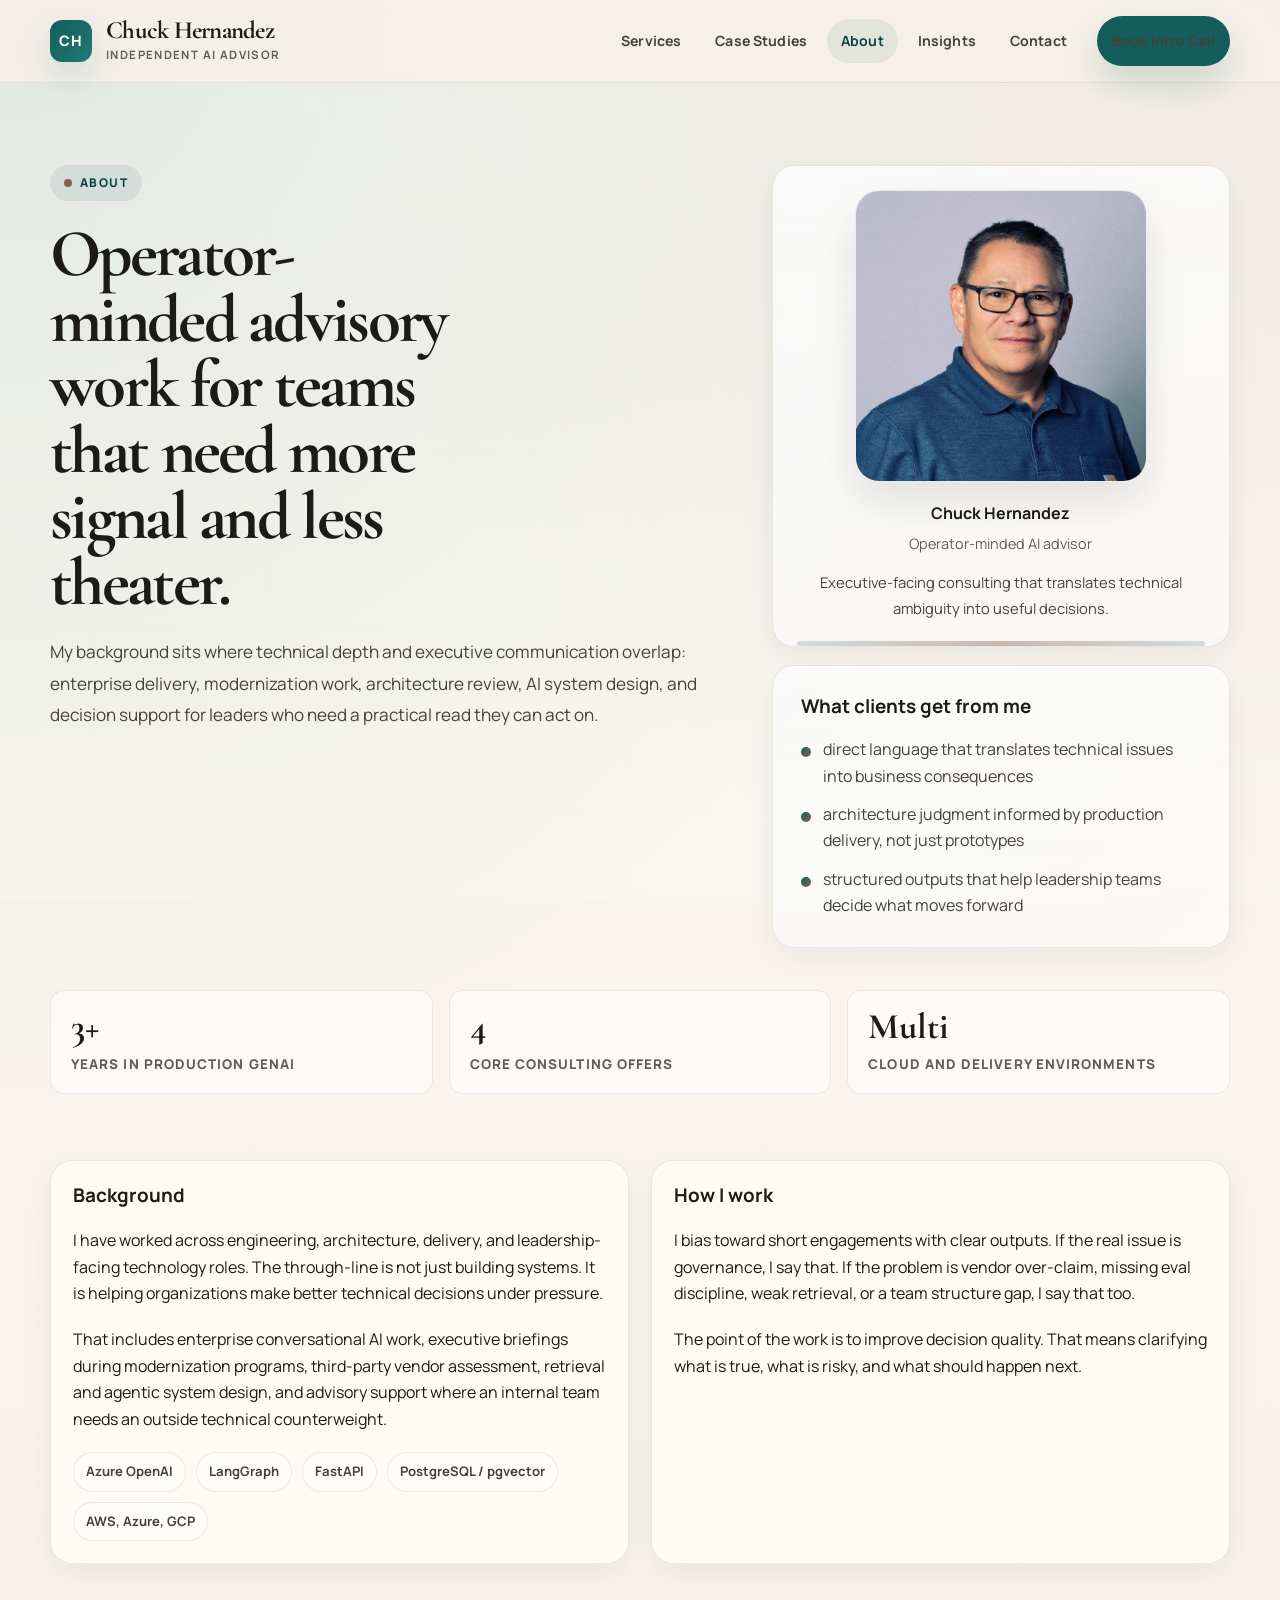
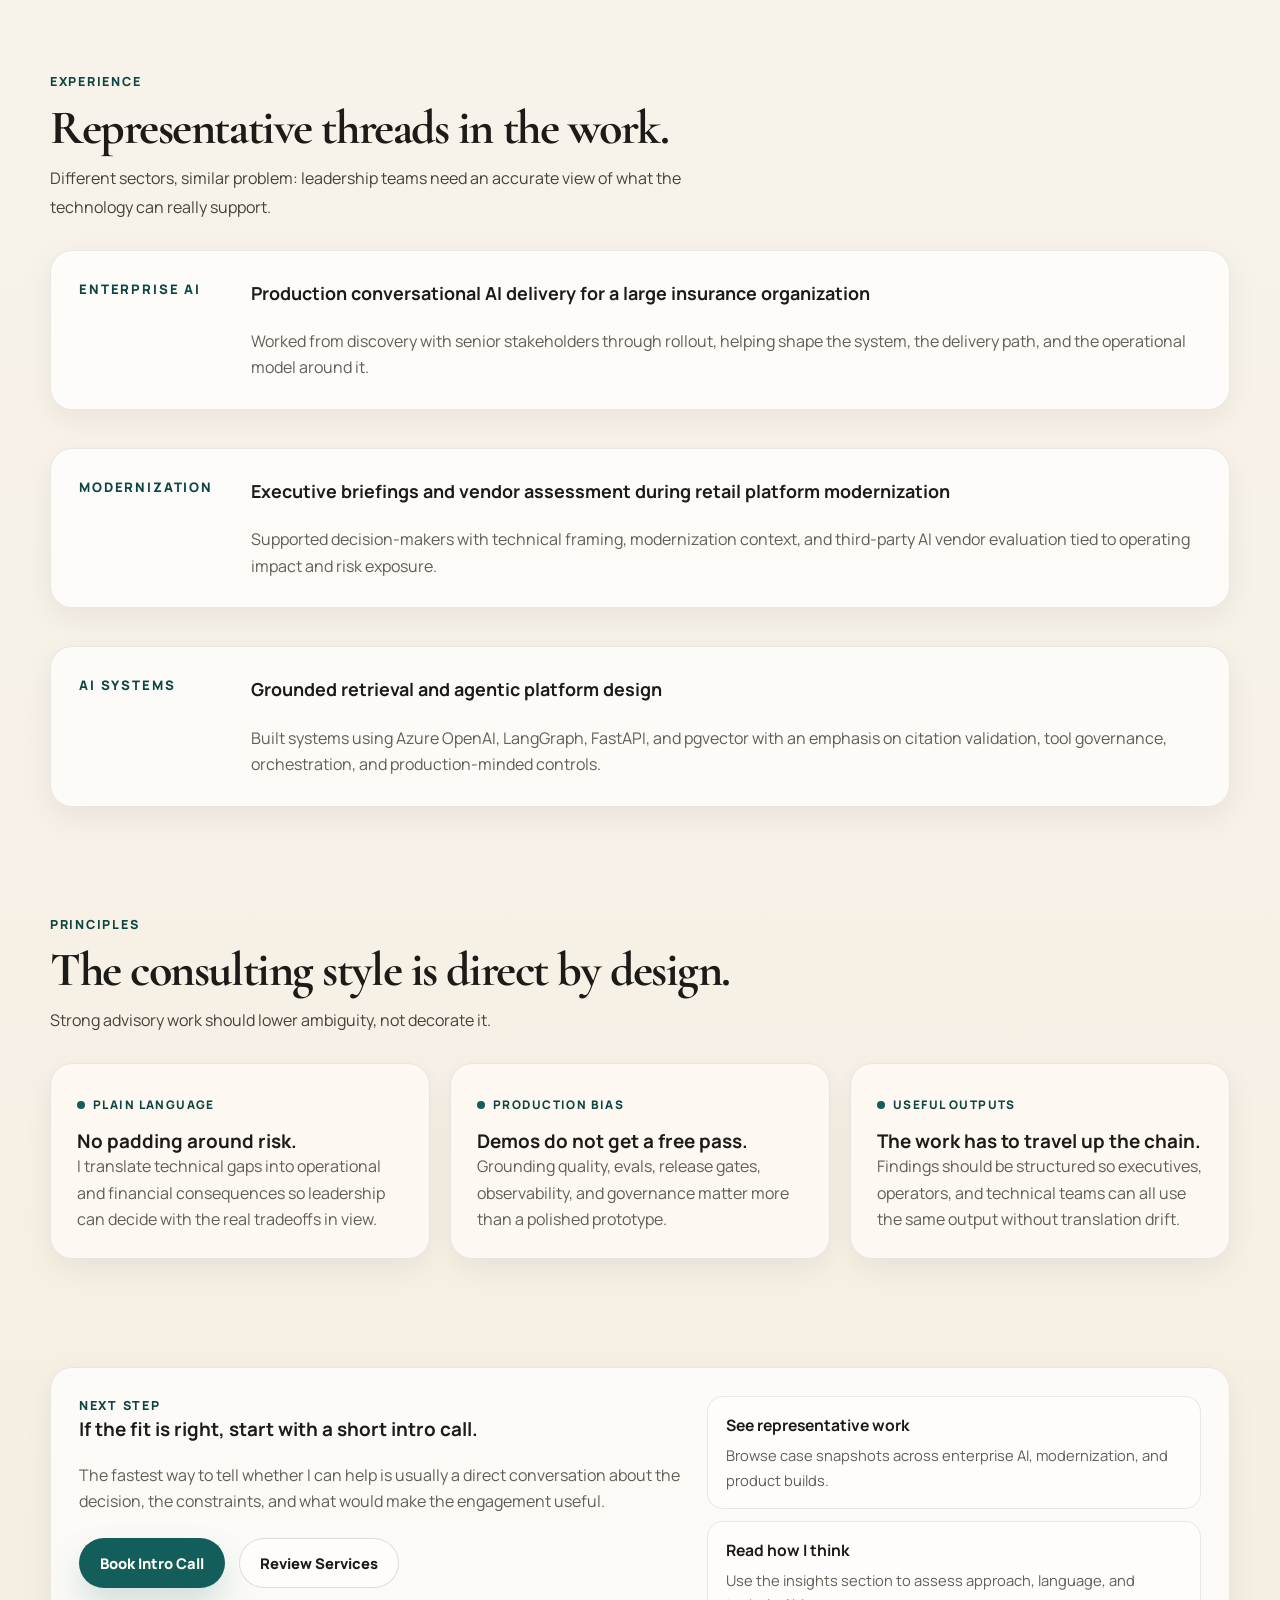
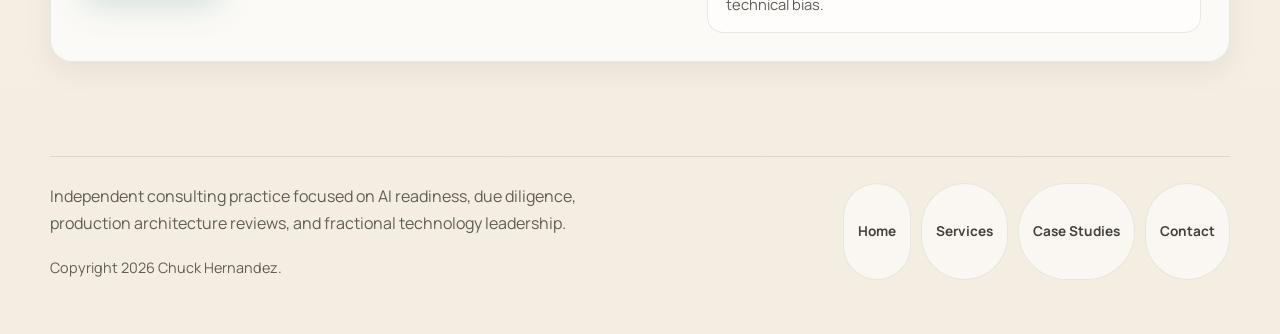
==== about.html @ 00c727b0 "Redesign site for consulting SEO and hiring" ====
<!DOCTYPE html>
<html lang="en">
<head>
  <meta charset="UTF-8">
  <meta name="viewport" content="width=device-width, initial-scale=1.0">
  <title>About Chuck Hernandez | Independent AI Advisor</title>
  <meta name="description" content="About Chuck Hernandez: operator-minded AI advisor focused on readiness assessments, due diligence, production architecture reviews, and fractional technology leadership.">
  <meta name="author" content="Chuck Hernandez">
  <meta name="robots" content="index, follow">
  <meta name="theme-color" content="#135d5a">
  <link rel="canonical" href="https://chuckhernandez.com/about.html">
  <link rel="icon" href="img/favicon.svg" type="image/svg+xml">
  <link rel="manifest" href="site.webmanifest">
  <meta property="og:type" content="website">
  <meta property="og:title" content="About Chuck Hernandez | Independent AI Advisor">
  <meta property="og:description" content="Operator-minded AI advisor with experience across executive briefings, production AI delivery, architecture reviews, and modernization work.">
  <meta property="og:url" content="https://chuckhernandez.com/about.html">
  <meta property="og:site_name" content="Chuck Hernandez Advisory">
  <meta property="og:image" content="https://chuckhernandez.com/img/og-image.png">
  <meta property="og:image:alt" content="Chuck Hernandez Advisory social preview">
  <meta property="og:image:width" content="1200">
  <meta property="og:image:height" content="630">
  <meta name="twitter:card" content="summary_large_image">
  <meta name="twitter:title" content="About Chuck Hernandez | Independent AI Advisor">
  <meta name="twitter:description" content="Experience, approach, and credentials behind Chuck Hernandez Advisory.">
  <meta name="twitter:image" content="https://chuckhernandez.com/img/og-image.png">
  <link rel="preconnect" href="https://fonts.googleapis.com">
  <link rel="preconnect" href="https://fonts.gstatic.com" crossorigin>
  <link href="https://fonts.googleapis.com/css2?family=Cormorant+Garamond:wght@600;700&family=Manrope:wght@400;500;600;700;800&display=swap" rel="stylesheet">
  <link rel="stylesheet" href="styles.css">
  <script>document.documentElement.classList.add("js");</script>
  <script src="site.js" defer></script>
  <script type="application/ld+json">
    {
      "@context": "https://schema.org",
      "@type": "AboutPage",
      "name": "About Chuck Hernandez",
      "url": "https://chuckhernandez.com/about.html",
      "description": "Background, experience, and consulting approach for Chuck Hernandez Advisory.",
      "mainEntity": {
        "@type": "Person",
        "name": "Chuck Hernandez",
        "jobTitle": "AI Strategy and Architecture Consultant",
        "url": "https://chuckhernandez.com/",
        "image": "https://chuckhernandez.com/img/chuck.jpeg",
        "sameAs": [
          "https://linkedin.com/in/chuck-hernandez",
          "https://github.com/aidevcode9"
        ]
      }
    }
  </script>
</head>
<body>
  <a class="skip-link" href="#content">Skip to content</a>
  <header class="site-header">
    <div class="container">
      <a class="brand" href="index.html" aria-label="Chuck Hernandez Advisory home">
        <span class="brand-mark" aria-hidden="true">CH</span>
        <span class="brand-copy">
          <span class="brand-name">Chuck Hernandez</span>
          <span class="brand-tag">Independent AI Advisor</span>
        </span>
      </a>

      <div class="site-nav-wrap">
        <button class="menu-button" type="button" aria-label="Toggle menu" aria-expanded="false" aria-controls="site-nav">
          <svg viewBox="0 0 24 24" fill="none" stroke="currentColor" stroke-width="2.2" stroke-linecap="round">
            <path d="M4 7h16M4 12h16M4 17h16"></path>
          </svg>
        </button>

        <nav class="site-nav" id="site-nav" aria-label="Primary">
          <ul>
            <li><a href="services.html">Services</a></li>
            <li><a href="case-studies.html">Case Studies</a></li>
            <li><a href="about.html" aria-current="page">About</a></li>
            <li><a href="insights.html">Insights</a></li>
            <li><a href="contact.html">Contact</a></li>
          </ul>
          <div class="header-cta">
            <a class="button button-primary" href="https://cal.com/chuck-h-cll6vj/15min" target="_blank" rel="noopener">Book Intro Call</a>
          </div>
        </nav>
      </div>
    </div>
  </header>

  <main id="content">
    <section class="page-hero compact">
      <div class="container">
        <div class="hero-grid">
          <div class="hero-copy">
            <div class="eyebrow reveal">About</div>
            <h1 class="page-title reveal">Operator-minded advisory work for teams that need more signal and less theater.</h1>
            <p class="lead reveal">My background sits where technical depth and executive communication overlap: enterprise delivery, modernization work, architecture review, AI system design, and decision support for leaders who need a practical read they can act on.</p>
          </div>

          <div class="hero-side">
            <figure class="portrait-card reveal">
              <div class="portrait-frame">
                <img src="img/chuck.jpeg" alt="Chuck Hernandez portrait" width="400" height="400" loading="eager">
              </div>
              <figcaption class="portrait-copy">
                <strong>Chuck Hernandez</strong>
                <span>Operator-minded AI advisor</span>
              </figcaption>
              <p class="portrait-note">Executive-facing consulting that translates technical ambiguity into useful decisions.</p>
            </figure>

            <aside class="hero-panel reveal">
              <h2>What clients get from me</h2>
              <ul class="list-clean">
                <li>direct language that translates technical issues into business consequences</li>
                <li>architecture judgment informed by production delivery, not just prototypes</li>
                <li>structured outputs that help leadership teams decide what moves forward</li>
              </ul>
            </aside>
          </div>
        </div>

        <div class="metric-row">
          <div class="metric reveal">
            <div class="metric-value">3+</div>
            <div class="metric-label">Years in Production GenAI</div>
          </div>
          <div class="metric reveal">
            <div class="metric-value">4</div>
            <div class="metric-label">Core Consulting Offers</div>
          </div>
          <div class="metric reveal">
            <div class="metric-value">Multi</div>
            <div class="metric-label">Cloud and Delivery Environments</div>
          </div>
        </div>
      </div>
    </section>

    <section class="section">
      <div class="container">
        <div class="grid-2">
          <article class="panel reveal">
            <h2 class="panel-title">Background</h2>
            <p class="spacer-top">I have worked across engineering, architecture, delivery, and leadership-facing technology roles. The through-line is not just building systems. It is helping organizations make better technical decisions under pressure.</p>
            <p class="spacer-top">That includes enterprise conversational AI work, executive briefings during modernization programs, third-party vendor assessment, retrieval and agentic system design, and advisory support where an internal team needs an outside technical counterweight.</p>
            <div class="credentials">
              <span class="credential">Azure OpenAI</span>
              <span class="credential">LangGraph</span>
              <span class="credential">FastAPI</span>
              <span class="credential">PostgreSQL / pgvector</span>
              <span class="credential">AWS, Azure, GCP</span>
            </div>
          </article>

          <article class="panel reveal">
            <h2 class="panel-title">How I work</h2>
            <p class="spacer-top">I bias toward short engagements with clear outputs. If the real issue is governance, I say that. If the problem is vendor over-claim, missing eval discipline, weak retrieval, or a team structure gap, I say that too.</p>
            <p class="spacer-top">The point of the work is to improve decision quality. That means clarifying what is true, what is risky, and what should happen next.</p>
          </article>
        </div>
      </div>
    </section>

    <section class="section section-alt">
      <div class="container">
        <div class="section-head reveal">
          <div class="section-kicker">Experience</div>
          <h2>Representative threads in the work.</h2>
          <p>Different sectors, similar problem: leadership teams need an accurate view of what the technology can really support.</p>
        </div>

        <div class="timeline">
          <article class="timeline-card reveal">
            <div class="timeline-year">Enterprise AI</div>
            <div>
              <h3>Production conversational AI delivery for a large insurance organization</h3>
              <p class="spacer-top">Worked from discovery with senior stakeholders through rollout, helping shape the system, the delivery path, and the operational model around it.</p>
            </div>
          </article>

          <article class="timeline-card reveal">
            <div class="timeline-year">Modernization</div>
            <div>
              <h3>Executive briefings and vendor assessment during retail platform modernization</h3>
              <p class="spacer-top">Supported decision-makers with technical framing, modernization context, and third-party AI vendor evaluation tied to operating impact and risk exposure.</p>
            </div>
          </article>

          <article class="timeline-card reveal">
            <div class="timeline-year">AI Systems</div>
            <div>
              <h3>Grounded retrieval and agentic platform design</h3>
              <p class="spacer-top">Built systems using Azure OpenAI, LangGraph, FastAPI, and pgvector with an emphasis on citation validation, tool governance, orchestration, and production-minded controls.</p>
            </div>
          </article>
        </div>
      </div>
    </section>

    <section class="section">
      <div class="container">
        <div class="section-head reveal">
          <div class="section-kicker">Principles</div>
          <h2>The consulting style is direct by design.</h2>
          <p>Strong advisory work should lower ambiguity, not decorate it.</p>
        </div>

        <div class="grid-3">
          <article class="card reveal">
            <div class="card-tag">Plain language</div>
            <h3>No padding around risk.</h3>
            <p>I translate technical gaps into operational and financial consequences so leadership can decide with the real tradeoffs in view.</p>
          </article>

          <article class="card reveal">
            <div class="card-tag">Production bias</div>
            <h3>Demos do not get a free pass.</h3>
            <p>Grounding quality, evals, release gates, observability, and governance matter more than a polished prototype.</p>
          </article>

          <article class="card reveal">
            <div class="card-tag">Useful outputs</div>
            <h3>The work has to travel up the chain.</h3>
            <p>Findings should be structured so executives, operators, and technical teams can all use the same output without translation drift.</p>
          </article>
        </div>
      </div>
    </section>

    <section class="section section-alt">
      <div class="container">
        <div class="contact-panel reveal">
          <div>
            <div class="section-kicker">Next Step</div>
            <h2>If the fit is right, start with a short intro call.</h2>
            <p class="spacer-top">The fastest way to tell whether I can help is usually a direct conversation about the decision, the constraints, and what would make the engagement useful.</p>
            <div class="contact-actions">
              <a class="button button-primary" href="https://cal.com/chuck-h-cll6vj/15min" target="_blank" rel="noopener">Book Intro Call</a>
              <a class="button button-secondary" href="services.html">Review Services</a>
            </div>
          </div>

          <div class="contact-links">
            <a class="contact-link" href="case-studies.html">
              <strong>See representative work</strong>
              <span>Browse case snapshots across enterprise AI, modernization, and product builds.</span>
            </a>
            <a class="contact-link" href="insights.html">
              <strong>Read how I think</strong>
              <span>Use the insights section to assess approach, language, and technical bias.</span>
            </a>
          </div>
        </div>
      </div>
    </section>
  </main>

  <footer class="site-footer">
    <div class="container">
      <div class="footer-copy">
        <p>Independent consulting practice focused on AI readiness, due diligence, production architecture reviews, and fractional technology leadership.</p>
        <p class="muted-note spacer-top">Copyright <span data-year></span> Chuck Hernandez.</p>
      </div>

      <div class="footer-links">
        <a class="pill" href="index.html">Home</a>
        <a class="pill" href="services.html">Services</a>
        <a class="pill" href="case-studies.html">Case Studies</a>
        <a class="pill" href="contact.html">Contact</a>
      </div>
    </div>
  </footer>
</body>
</html>
---- styles.css ----
:root {
  --paper: #f7f1e8;
  --paper-strong: #fffcf7;
  --surface: rgba(255, 252, 247, 0.78);
  --surface-strong: #fffdf9;
  --surface-accent: rgba(19, 93, 90, 0.08);
  --ink: #1d1b18;
  --muted: #625d55;
  --muted-strong: #474139;
  --accent: #135d5a;
  --accent-deep: #0d4542;
  --accent-soft: rgba(19, 93, 90, 0.12);
  --clay: #8b5f4a;
  --clay-soft: rgba(139, 95, 74, 0.12);
  --line: rgba(29, 27, 24, 0.12);
  --line-strong: rgba(29, 27, 24, 0.22);
  --shadow-sm: 0 10px 30px rgba(27, 24, 19, 0.06);
  --shadow-lg: 0 24px 70px rgba(27, 24, 19, 0.11);
  --radius-sm: 14px;
  --radius-md: 22px;
  --radius-lg: 32px;
  --max-width: 1180px;
}

* {
  box-sizing: border-box;
  margin: 0;
  padding: 0;
}

html {
  scroll-behavior: smooth;
}

body {
  min-height: 100vh;
  font-family: "Manrope", sans-serif;
  color: var(--ink);
  background:
    radial-gradient(circle at top left, rgba(19, 93, 90, 0.12), transparent 30%),
    radial-gradient(circle at top right, rgba(139, 95, 74, 0.11), transparent 26%),
    linear-gradient(180deg, #fbf8f2 0%, #f4ede1 100%);
  line-height: 1.65;
  -webkit-font-smoothing: antialiased;
  text-rendering: optimizeLegibility;
}

body::before {
  content: "";
  position: fixed;
  inset: 0;
  pointer-events: none;
  background:
    linear-gradient(rgba(255, 255, 255, 0.44), rgba(255, 255, 255, 0.44)),
    url("data:image/svg+xml,%3Csvg width='180' height='180' viewBox='0 0 180 180' xmlns='http://www.w3.org/2000/svg'%3E%3Cpath d='M0 90h180M90 0v180' stroke='rgba(29,27,24,0.05)' stroke-width='1'/%3E%3C/svg%3E");
  opacity: 0.32;
  z-index: -1;
}

img {
  display: block;
  max-width: 100%;
}

a {
  color: inherit;
}

button,
input,
textarea,
select {
  font: inherit;
}

::selection {
  color: var(--paper-strong);
  background: var(--accent);
}

.skip-link {
  position: absolute;
  left: 16px;
  top: -56px;
  z-index: 200;
  padding: 12px 16px;
  border-radius: 999px;
  color: var(--paper-strong);
  background: var(--accent-deep);
  text-decoration: none;
}

.skip-link:focus {
  top: 16px;
}

.container {
  width: min(100% - 40px, var(--max-width));
  margin: 0 auto;
}

.site-header {
  position: sticky;
  top: 0;
  z-index: 100;
  padding: 16px 0;
  backdrop-filter: blur(18px);
  background: rgba(247, 241, 232, 0.82);
  border-bottom: 1px solid rgba(29, 27, 24, 0.08);
}

.site-header .container {
  display: flex;
  align-items: center;
  justify-content: space-between;
  gap: 20px;
}

.brand {
  display: inline-flex;
  align-items: center;
  gap: 14px;
  text-decoration: none;
}

.brand-mark {
  display: grid;
  place-items: center;
  width: 42px;
  height: 42px;
  border-radius: 12px;
  color: var(--paper-strong);
  background:
    linear-gradient(135deg, var(--accent) 0%, #1f7b76 100%);
  box-shadow: 0 14px 34px rgba(19, 93, 90, 0.16);
  font-size: 0.9rem;
  font-weight: 800;
  letter-spacing: 0.1em;
}

.brand-copy {
  display: flex;
  flex-direction: column;
  gap: 2px;
}

.brand-name {
  font-family: "Cormorant Garamond", serif;
  font-size: 1.55rem;
  font-weight: 700;
  line-height: 1;
  letter-spacing: -0.03em;
}

.brand-tag {
  color: var(--muted);
  font-size: 0.72rem;
  font-weight: 700;
  letter-spacing: 0.12em;
  text-transform: uppercase;
}

.site-nav-wrap {
  display: flex;
  align-items: center;
  gap: 18px;
}

.menu-button {
  display: none;
  width: 44px;
  height: 44px;
  border: 1px solid var(--line);
  border-radius: 12px;
  background: rgba(255, 255, 255, 0.54);
  color: var(--ink);
}

.menu-button svg {
  width: 20px;
  height: 20px;
}

.site-nav {
  display: flex;
  align-items: center;
  gap: 10px;
}

.site-nav ul {
  display: flex;
  align-items: center;
  gap: 6px;
  list-style: none;
}

.site-nav a {
  display: inline-flex;
  align-items: center;
  padding: 10px 14px;
  border-radius: 999px;
  color: var(--muted-strong);
  font-size: 0.88rem;
  font-weight: 700;
  letter-spacing: 0.01em;
  text-decoration: none;
  transition: background-color 0.2s ease, color 0.2s ease;
}

.site-nav a:hover,
.site-nav a[aria-current="page"] {
  color: var(--accent-deep);
  background: rgba(19, 93, 90, 0.08);
}

.header-cta {
  margin-left: 6px;
}

.button {
  display: inline-flex;
  align-items: center;
  justify-content: center;
  gap: 10px;
  min-height: 50px;
  padding: 13px 20px;
  border: 1px solid transparent;
  border-radius: 999px;
  font-size: 0.92rem;
  font-weight: 800;
  line-height: 1;
  text-decoration: none;
  transition: transform 0.2s ease, box-shadow 0.2s ease, border-color 0.2s ease, background-color 0.2s ease;
}

.button:hover {
  transform: translateY(-1px);
}

.button-primary {
  color: var(--paper-strong);
  background: var(--accent);
  box-shadow: 0 18px 34px rgba(19, 93, 90, 0.18);
}

.button-primary:hover {
  background: #0f514e;
}

.button-secondary {
  color: var(--ink);
  background: rgba(255, 255, 255, 0.54);
  border-color: rgba(29, 27, 24, 0.14);
}

.button-secondary:hover {
  border-color: rgba(19, 93, 90, 0.2);
  background: rgba(19, 93, 90, 0.06);
}

.button-tertiary {
  color: var(--accent-deep);
  background: transparent;
  border-color: rgba(19, 93, 90, 0.18);
}

.page-hero {
  padding: 82px 0 34px;
}

.page-hero.compact {
  padding-bottom: 12px;
}

.hero-grid {
  display: grid;
  grid-template-columns: minmax(0, 1.2fr) minmax(320px, 0.8fr);
  gap: 34px;
  align-items: start;
}

.hero-copy {
  padding-right: 24px;
}

.hero-side {
  display: grid;
  gap: 18px;
}

.eyebrow {
  display: inline-flex;
  align-items: center;
  gap: 8px;
  margin-bottom: 20px;
  padding: 8px 14px;
  border-radius: 999px;
  color: var(--accent-deep);
  background: rgba(19, 93, 90, 0.09);
  font-size: 0.75rem;
  font-weight: 800;
  letter-spacing: 0.12em;
  text-transform: uppercase;
}

.eyebrow::before {
  content: "";
  width: 8px;
  height: 8px;
  border-radius: 999px;
  background: var(--clay);
}

.display {
  max-width: 12ch;
  font-family: "Cormorant Garamond", serif;
  font-size: clamp(3rem, 8vw, 5.3rem);
  font-weight: 700;
  line-height: 0.92;
  letter-spacing: -0.04em;
}

.page-title {
  max-width: 13ch;
  font-family: "Cormorant Garamond", serif;
  font-size: clamp(2.6rem, 6vw, 4.2rem);
  font-weight: 700;
  line-height: 0.98;
  letter-spacing: -0.04em;
}

.lead {
  max-width: 68ch;
  margin-top: 20px;
  color: var(--muted-strong);
  font-size: 1.07rem;
  line-height: 1.85;
}

.cta-row {
  display: flex;
  flex-wrap: wrap;
  gap: 14px;
  margin-top: 32px;
}

.trust-row {
  display: flex;
  flex-wrap: wrap;
  gap: 10px;
  margin-top: 26px;
}

.pill {
  display: inline-flex;
  align-items: center;
  gap: 8px;
  min-height: 40px;
  padding: 9px 14px;
  border: 1px solid rgba(29, 27, 24, 0.08);
  border-radius: 999px;
  color: var(--muted-strong);
  background: rgba(255, 255, 255, 0.56);
  font-size: 0.85rem;
  font-weight: 700;
}

.hero-panel,
.panel,
.card,
.case-study,
.article-card,
.faq-item,
.quote-card,
.contact-panel,
.timeline-card {
  border: 1px solid rgba(29, 27, 24, 0.09);
  border-radius: var(--radius-md);
  background: var(--surface);
  box-shadow: var(--shadow-sm);
}

.hero-panel {
  padding: 28px;
  background:
    linear-gradient(180deg, rgba(255, 255, 255, 0.78), rgba(255, 255, 255, 0.7)),
    linear-gradient(135deg, rgba(19, 93, 90, 0.08), rgba(139, 95, 74, 0.06));
}

.hero-panel h2,
.panel-title,
.card h3,
.case-study h2,
.article-card h3,
.quote-card h3,
.contact-panel h2 {
  font-size: 1.18rem;
  line-height: 1.3;
}

.hero-panel p,
.card p,
.case-study p,
.article-card p,
.timeline-card p,
.contact-panel p {
  color: var(--muted);
}

.portrait-card {
  position: relative;
  overflow: hidden;
  padding: 24px;
  border: 1px solid rgba(29, 27, 24, 0.09);
  border-radius: var(--radius-md);
  background:
    linear-gradient(180deg, rgba(255, 255, 255, 0.84), rgba(255, 255, 255, 0.72)),
    linear-gradient(135deg, rgba(19, 93, 90, 0.09), rgba(139, 95, 74, 0.08));
  box-shadow: var(--shadow-sm);
}

.portrait-card::after {
  content: "";
  position: absolute;
  inset: auto 24px 0;
  height: 5px;
  border-radius: 999px;
  background: linear-gradient(90deg, rgba(19, 93, 90, 0.18), rgba(139, 95, 74, 0.42), rgba(19, 93, 90, 0.18));
}

.portrait-frame {
  position: relative;
  display: grid;
  place-items: center;
  width: min(100%, 292px);
  margin: 0 auto;
  aspect-ratio: 1 / 1;
  border-radius: 24px;
  overflow: hidden;
  background: rgba(255, 255, 255, 0.72);
  border: 1px solid rgba(29, 27, 24, 0.08);
  box-shadow: 0 20px 42px rgba(27, 24, 19, 0.1);
}

.portrait-frame img {
  width: 100%;
  height: 100%;
  object-fit: cover;
}

.portrait-copy {
  margin-top: 18px;
  display: grid;
  gap: 6px;
  text-align: center;
}

.portrait-copy strong {
  font-size: 1rem;
}

.portrait-copy span {
  color: var(--muted);
  font-size: 0.9rem;
}

.portrait-note {
  margin-top: 14px;
  color: var(--muted-strong);
  font-size: 0.92rem;
  line-height: 1.75;
  text-align: center;
}

.list-clean {
  margin-top: 18px;
  list-style: none;
}

.list-clean li {
  position: relative;
  padding-left: 22px;
  color: var(--muted-strong);
}

.list-clean li + li {
  margin-top: 12px;
}

.list-clean li::before {
  content: "";
  position: absolute;
  top: 0.7em;
  left: 0;
  width: 10px;
  height: 10px;
  border-radius: 999px;
  background: linear-gradient(135deg, var(--accent) 0%, var(--clay) 100%);
}

.panel {
  padding: 22px;
}

.metric-row {
  display: grid;
  grid-template-columns: repeat(3, minmax(0, 1fr));
  gap: 16px;
  margin-top: 42px;
}

.metric {
  padding: 18px 20px;
  border-radius: var(--radius-sm);
  background: rgba(255, 255, 255, 0.56);
  border: 1px solid rgba(29, 27, 24, 0.08);
}

.metric-value {
  font-family: "Cormorant Garamond", serif;
  font-size: 2.25rem;
  font-weight: 700;
  line-height: 1;
}

.metric-label {
  margin-top: 8px;
  color: var(--muted);
  font-size: 0.84rem;
  font-weight: 800;
  letter-spacing: 0.08em;
  text-transform: uppercase;
}

.section {
  padding: 54px 0;
}

.section-alt {
  padding: 54px 0;
}

.section-alt .panel,
.section-alt .card,
.section-alt .case-study,
.section-alt .article-card,
.section-alt .faq-item,
.section-alt .quote-card,
.section-alt .contact-panel,
.section-alt .timeline-card {
  background: rgba(255, 255, 255, 0.72);
}

.section-head {
  display: flex;
  flex-direction: column;
  gap: 12px;
  max-width: 70ch;
  margin-bottom: 28px;
}

.section-kicker {
  color: var(--accent-deep);
  font-size: 0.78rem;
  font-weight: 800;
  letter-spacing: 0.14em;
  text-transform: uppercase;
}

.section-head h2 {
  font-family: "Cormorant Garamond", serif;
  font-size: clamp(2rem, 4vw, 3rem);
  font-weight: 700;
  line-height: 0.98;
  letter-spacing: -0.03em;
}

.section-head p {
  color: var(--muted-strong);
  font-size: 1rem;
  line-height: 1.8;
}

.grid-2 {
  display: grid;
  grid-template-columns: repeat(2, minmax(0, 1fr));
  gap: 22px;
}

.grid-3 {
  display: grid;
  grid-template-columns: repeat(3, minmax(0, 1fr));
  gap: 20px;
}

.card {
  padding: 26px;
}

.card-tag,
.article-meta,
.case-meta,
.service-meta {
  display: inline-flex;
  align-items: center;
  gap: 8px;
  margin-bottom: 14px;
  color: var(--accent-deep);
  font-size: 0.74rem;
  font-weight: 800;
  letter-spacing: 0.12em;
  text-transform: uppercase;
}

.card-tag::before,
.article-meta::before,
.case-meta::before,
.service-meta::before {
  content: "";
  width: 8px;
  height: 8px;
  border-radius: 999px;
  background: var(--accent);
}

.service-card {
  position: relative;
  overflow: hidden;
}

.service-card::after {
  content: "";
  position: absolute;
  inset: auto 24px 0 24px;
  height: 4px;
  border-radius: 999px;
  background: linear-gradient(90deg, rgba(19, 93, 90, 0.15), rgba(139, 95, 74, 0.35), rgba(19, 93, 90, 0.15));
}

.service-card h3 {
  max-width: 18ch;
  font-size: 1.32rem;
}

.service-card .link-inline {
  margin-top: 18px;
}

.detail-grid {
  display: grid;
  grid-template-columns: minmax(0, 1.2fr) minmax(250px, 0.8fr);
  gap: 20px;
  align-items: start;
}

.detail-sidebar {
  padding: 20px;
  border-radius: 18px;
  background: rgba(19, 93, 90, 0.05);
  border: 1px solid rgba(19, 93, 90, 0.1);
}

.detail-sidebar h3 {
  font-size: 0.92rem;
  font-weight: 800;
  letter-spacing: 0.08em;
  text-transform: uppercase;
}

.detail-sidebar p + p,
.detail-sidebar ul {
  margin-top: 12px;
}

.detail-sidebar ul {
  list-style: none;
}

.detail-sidebar li + li {
  margin-top: 10px;
}

.process-grid {
  display: grid;
  grid-template-columns: repeat(4, minmax(0, 1fr));
  gap: 18px;
}

.process-step {
  padding: 24px;
  border-radius: var(--radius-md);
  border: 1px solid rgba(29, 27, 24, 0.08);
  background: rgba(255, 255, 255, 0.58);
  box-shadow: var(--shadow-sm);
}

.process-step span {
  display: inline-flex;
  align-items: center;
  justify-content: center;
  width: 36px;
  height: 36px;
  border-radius: 999px;
  color: var(--paper-strong);
  background: var(--accent);
  font-weight: 800;
}

.process-step h3 {
  margin-top: 16px;
  font-size: 1.04rem;
}

.process-step p {
  margin-top: 10px;
  color: var(--muted);
}

.quote-card {
  padding: 28px;
}

.quote-card p {
  font-size: 1.06rem;
  line-height: 1.9;
  color: var(--muted-strong);
}

.quote-attribution {
  margin-top: 18px;
  color: var(--muted);
  font-size: 0.85rem;
  font-weight: 800;
  letter-spacing: 0.08em;
  text-transform: uppercase;
}

.case-study,
.timeline-card,
.article-card,
.contact-panel {
  padding: 28px;
}

.case-study + .case-study,
.timeline-card + .timeline-card {
  margin-top: 20px;
}

.case-layout {
  display: grid;
  grid-template-columns: minmax(220px, 0.55fr) minmax(0, 1fr);
  gap: 24px;
}

.case-summary {
  color: var(--muted);
  font-size: 0.95rem;
}

.case-points {
  display: grid;
  grid-template-columns: repeat(2, minmax(0, 1fr));
  gap: 14px;
  margin-top: 18px;
}

.case-point {
  padding: 16px 18px;
  border-radius: 16px;
  background: rgba(255, 255, 255, 0.58);
  border: 1px solid rgba(29, 27, 24, 0.07);
}

.case-point h3 {
  font-size: 0.9rem;
  font-weight: 800;
  letter-spacing: 0.06em;
  text-transform: uppercase;
}

.case-point p {
  margin-top: 8px;
  font-size: 0.94rem;
}

.timeline {
  display: flex;
  flex-direction: column;
  gap: 18px;
}

.timeline-card {
  display: grid;
  grid-template-columns: 150px minmax(0, 1fr);
  gap: 22px;
}

.timeline-year {
  color: var(--accent-deep);
  font-size: 0.82rem;
  font-weight: 800;
  letter-spacing: 0.14em;
  text-transform: uppercase;
}

.timeline-card h3 {
  font-size: 1.12rem;
}

.faq-list {
  display: grid;
  gap: 14px;
}

.faq-item {
  padding: 6px 24px 12px;
}

.faq-item summary {
  cursor: pointer;
  list-style: none;
  padding: 18px 0;
  font-size: 1.02rem;
  font-weight: 800;
}

.faq-item summary::-webkit-details-marker {
  display: none;
}

.faq-item p {
  padding-bottom: 10px;
  color: var(--muted);
}

.article-grid {
  display: grid;
  grid-template-columns: repeat(3, minmax(0, 1fr));
  gap: 20px;
}

.article-card h3 {
  max-width: 18ch;
  font-size: 1.26rem;
}

.article-card p {
  margin-top: 12px;
}

.link-inline {
  display: inline-flex;
  align-items: center;
  gap: 8px;
  color: var(--accent-deep);
  font-size: 0.92rem;
  font-weight: 800;
  text-decoration: none;
}

.link-inline:hover {
  text-decoration: underline;
  text-decoration-thickness: 1px;
}

.contact-panel {
  display: grid;
  grid-template-columns: minmax(0, 1.1fr) minmax(260px, 0.9fr);
  gap: 24px;
  align-items: start;
}

.contact-actions {
  display: flex;
  flex-wrap: wrap;
  gap: 14px;
  margin-top: 24px;
}

.contact-links {
  display: flex;
  flex-direction: column;
  gap: 12px;
}

.contact-link {
  padding: 16px 18px;
  border-radius: 16px;
  border: 1px solid rgba(29, 27, 24, 0.09);
  background: rgba(255, 255, 255, 0.56);
  text-decoration: none;
}

.contact-link strong {
  display: block;
  font-size: 0.98rem;
}

.contact-link span {
  display: block;
  margin-top: 4px;
  color: var(--muted);
  font-size: 0.92rem;
}

.credentials {
  display: flex;
  flex-wrap: wrap;
  gap: 10px;
  margin-top: 20px;
}

.credential {
  display: inline-flex;
  align-items: center;
  min-height: 38px;
  padding: 8px 12px;
  border-radius: 999px;
  color: var(--muted-strong);
  background: rgba(255, 255, 255, 0.56);
  border: 1px solid rgba(29, 27, 24, 0.08);
  font-size: 0.82rem;
  font-weight: 700;
}

.site-footer {
  padding: 40px 0 54px;
}

.site-footer .container {
  display: grid;
  grid-template-columns: minmax(0, 1fr) auto;
  gap: 28px;
  padding-top: 26px;
  border-top: 1px solid rgba(29, 27, 24, 0.1);
}

.footer-copy p {
  max-width: 56ch;
  color: var(--muted);
}

.footer-links {
  display: flex;
  flex-wrap: wrap;
  justify-content: flex-end;
  gap: 10px;
}

.footer-links a {
  text-decoration: none;
}

.prose {
  display: grid;
  gap: 22px;
}

.prose h2,
.prose h3 {
  font-family: "Cormorant Garamond", serif;
  line-height: 1;
  letter-spacing: -0.02em;
}

.prose h2 {
  font-size: clamp(2rem, 4vw, 2.8rem);
}

.prose h3 {
  font-size: 1.55rem;
}

.prose p,
.prose li {
  color: var(--muted-strong);
  font-size: 1rem;
  line-height: 1.9;
}

.prose ul,
.prose ol {
  margin-left: 20px;
}

.prose li + li {
  margin-top: 10px;
}

.article-shell {
  display: grid;
  grid-template-columns: minmax(0, 1fr) minmax(240px, 0.34fr);
  gap: 24px;
  align-items: start;
}

.article-content,
.article-aside {
  padding: 28px;
  border-radius: var(--radius-md);
  background: rgba(255, 255, 255, 0.7);
  border: 1px solid rgba(29, 27, 24, 0.08);
  box-shadow: var(--shadow-sm);
}

.article-aside h2 {
  font-size: 0.94rem;
  font-weight: 800;
  letter-spacing: 0.08em;
  text-transform: uppercase;
}

.article-aside p,
.article-aside li {
  color: var(--muted);
  font-size: 0.95rem;
}

.article-aside ul {
  list-style: none;
  margin-top: 12px;
}

.article-aside li + li {
  margin-top: 10px;
}

.muted-note {
  color: var(--muted);
  font-size: 0.9rem;
}

.spacer-top {
  margin-top: 20px;
}

.reveal {
  transition: opacity 0.6s ease, transform 0.6s ease;
}

html.js .reveal {
  opacity: 0;
  transform: translateY(22px);
}

html.js .reveal.is-visible {
  opacity: 1;
  transform: translateY(0);
}

@media (prefers-reduced-motion: reduce) {
  html {
    scroll-behavior: auto;
  }

  .button,
  .reveal {
    transition: none;
  }

  html.js .reveal {
    opacity: 1;
    transform: none;
  }
}

@media (max-width: 1080px) {
  .hero-grid,
  .detail-grid,
  .contact-panel,
  .article-shell {
    grid-template-columns: 1fr;
  }

  .hero-copy {
    padding-right: 0;
  }

  .hero-side {
    max-width: 460px;
  }

  .article-grid,
  .grid-3,
  .process-grid {
    grid-template-columns: repeat(2, minmax(0, 1fr));
  }
}

@media (max-width: 900px) {
  .site-header .container {
    align-items: flex-start;
  }

  .menu-button {
    display: inline-flex;
    align-items: center;
    justify-content: center;
  }

  .site-nav-wrap {
    flex-direction: column;
    align-items: flex-end;
  }

  .site-nav {
    display: none;
    width: min(320px, calc(100vw - 40px));
    padding: 16px;
    border: 1px solid rgba(29, 27, 24, 0.1);
    border-radius: 20px;
    background: rgba(255, 252, 247, 0.94);
    box-shadow: var(--shadow-lg);
  }

  .site-nav.is-open {
    display: block;
  }

  .site-nav ul {
    flex-direction: column;
    align-items: stretch;
  }

  .site-nav a,
  .header-cta {
    width: 100%;
  }

  .header-cta {
    margin-left: 0;
    margin-top: 8px;
  }

  .header-cta .button {
    width: 100%;
  }

  .metric-row,
  .grid-2,
  .case-layout,
  .case-points,
  .timeline-card,
  .site-footer .container {
    grid-template-columns: 1fr;
  }

  .footer-links {
    justify-content: flex-start;
  }
}

@media (max-width: 700px) {
  .page-hero {
    padding-top: 54px;
  }

  .display {
    max-width: none;
  }

  .article-grid,
  .grid-3,
  .process-grid {
    grid-template-columns: 1fr;
  }

  .metric-row {
    margin-top: 30px;
  }

  .portrait-card,
  .hero-panel {
    padding: 22px;
  }

  .cta-row,
  .contact-actions {
    flex-direction: column;
    align-items: stretch;
  }

  .button {
    width: 100%;
  }
}
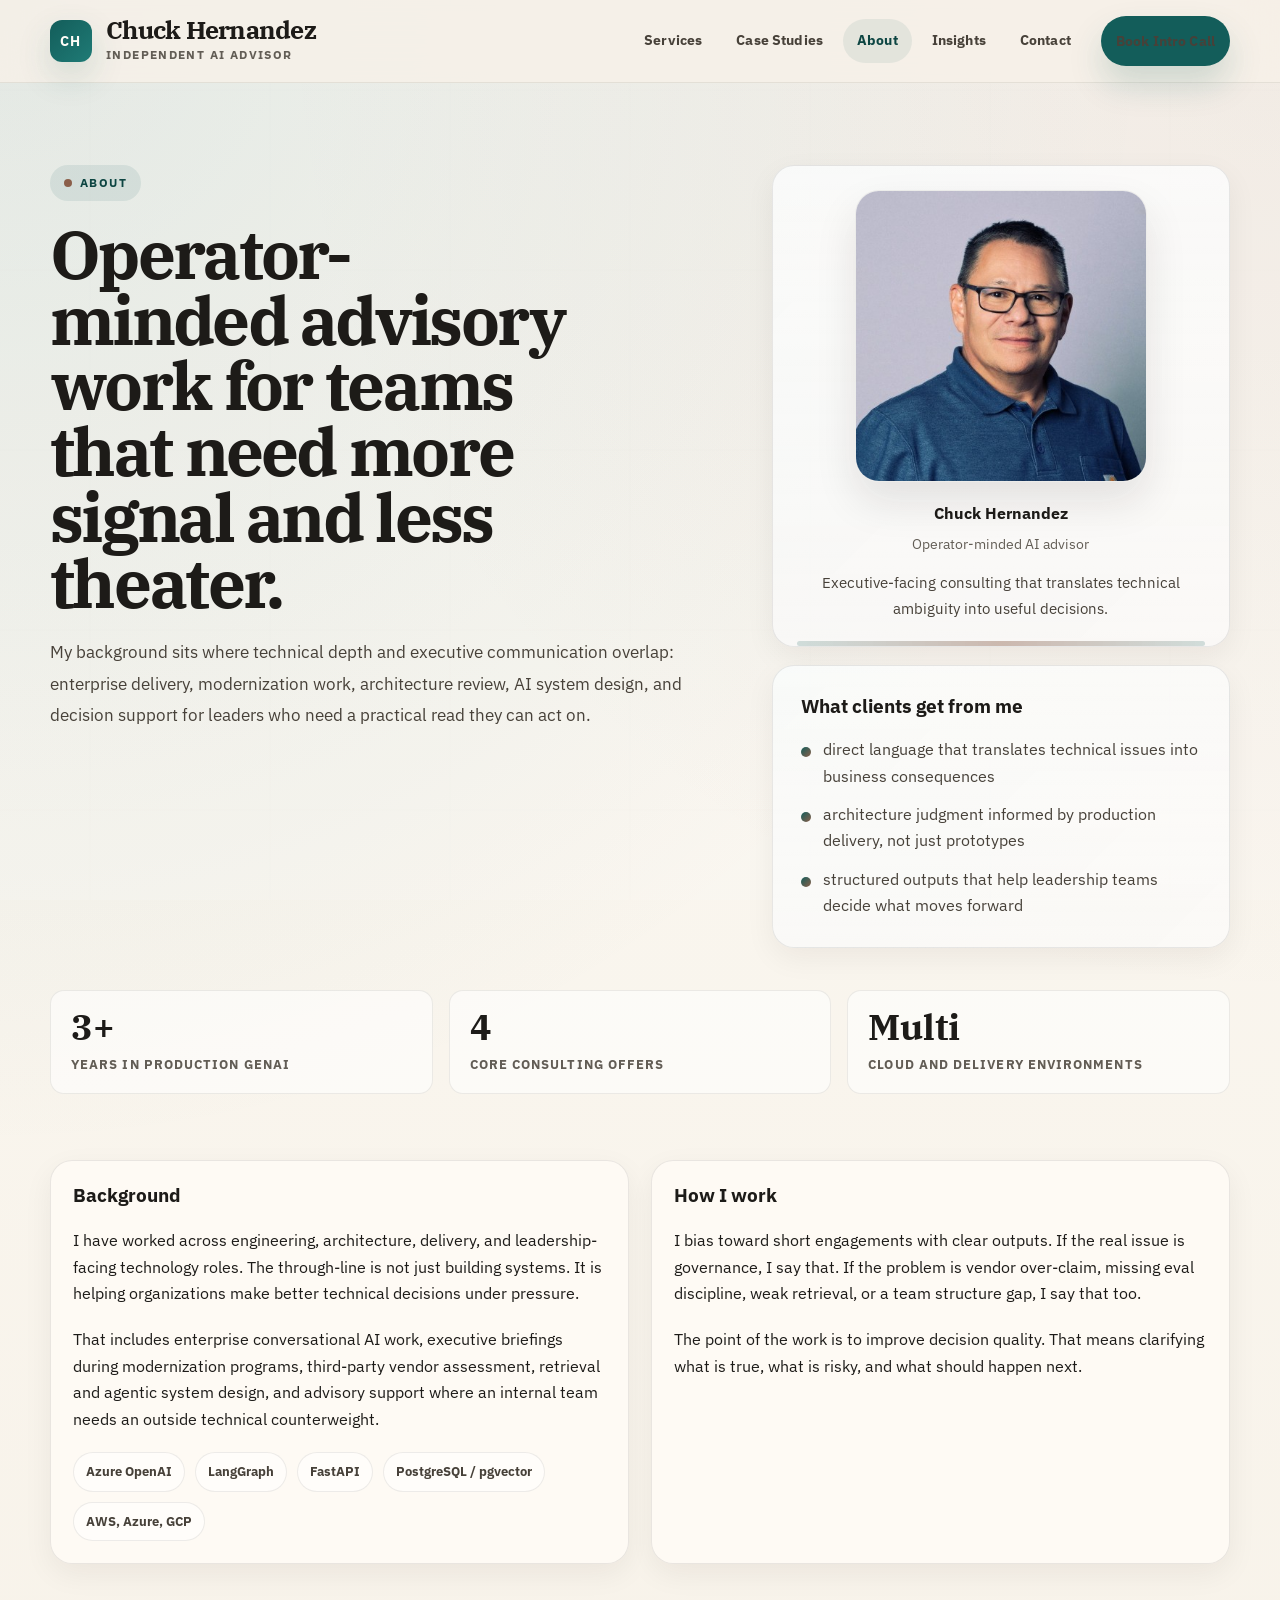
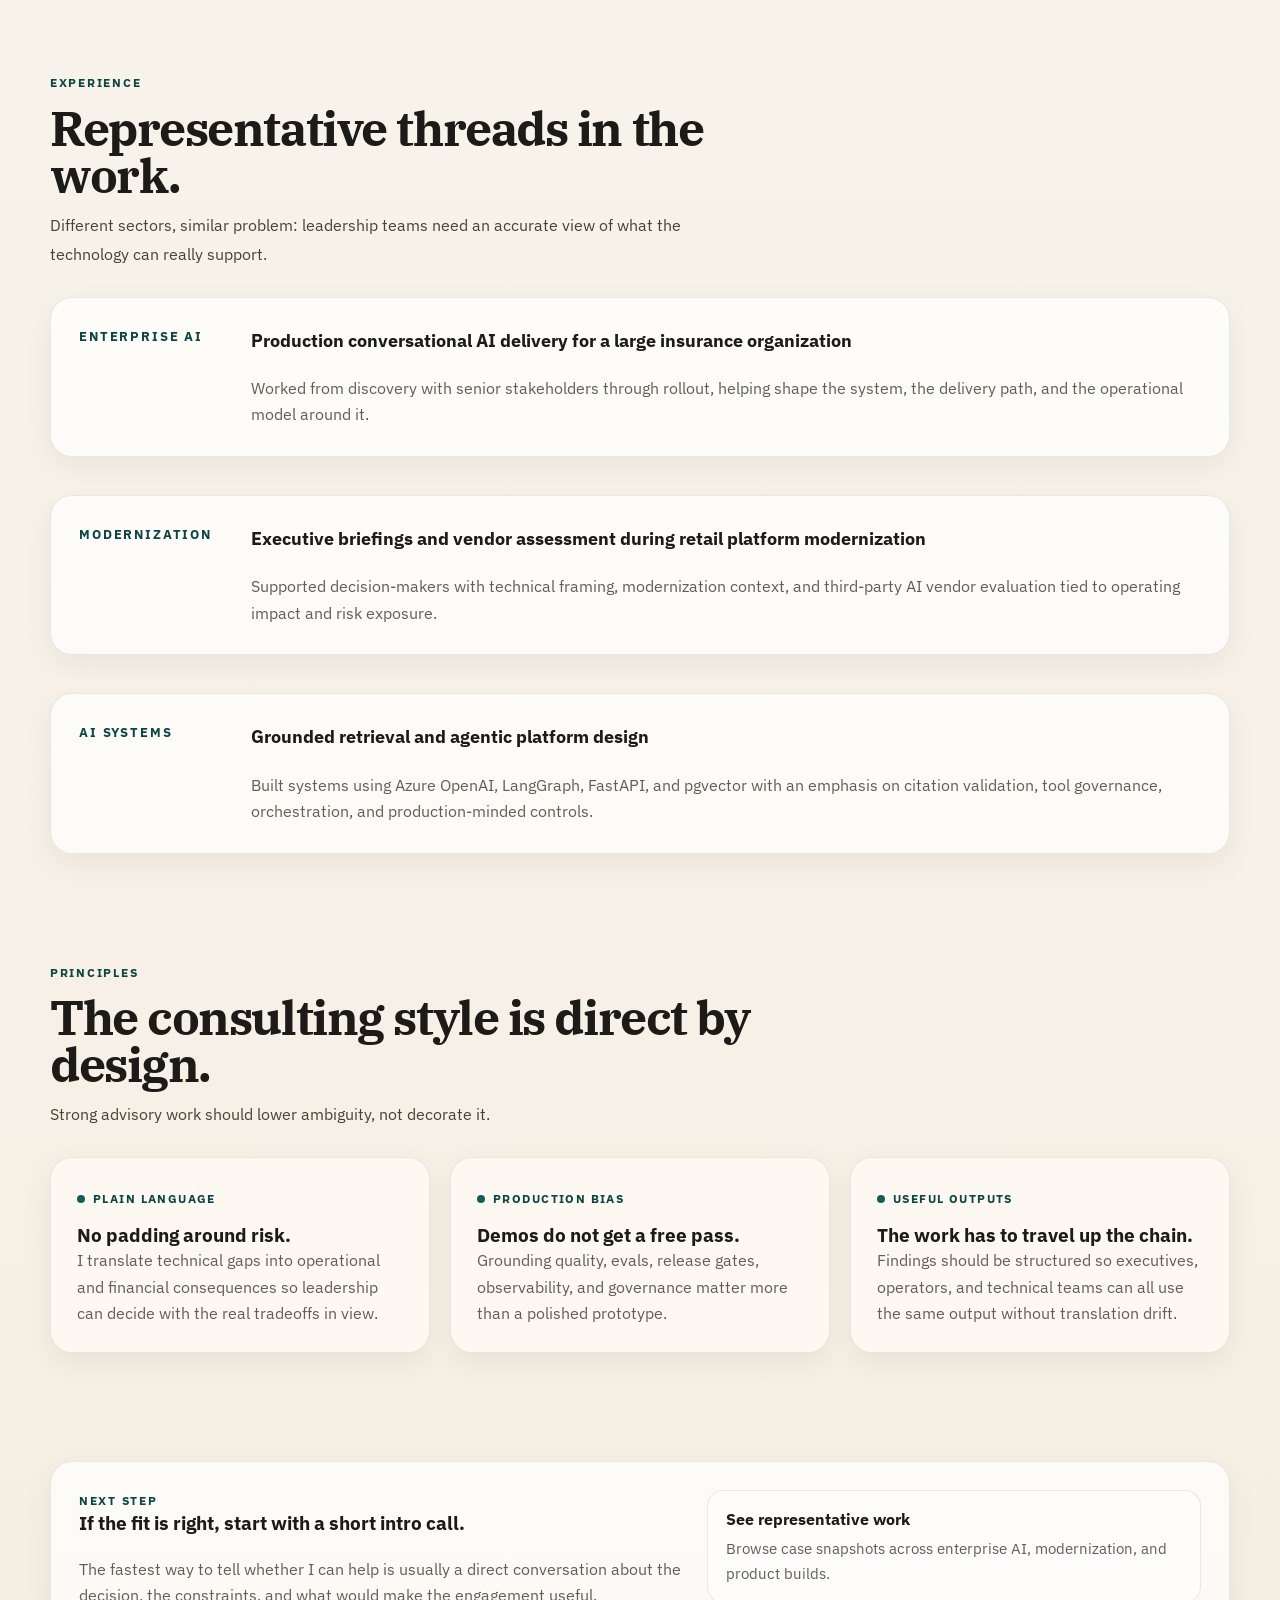
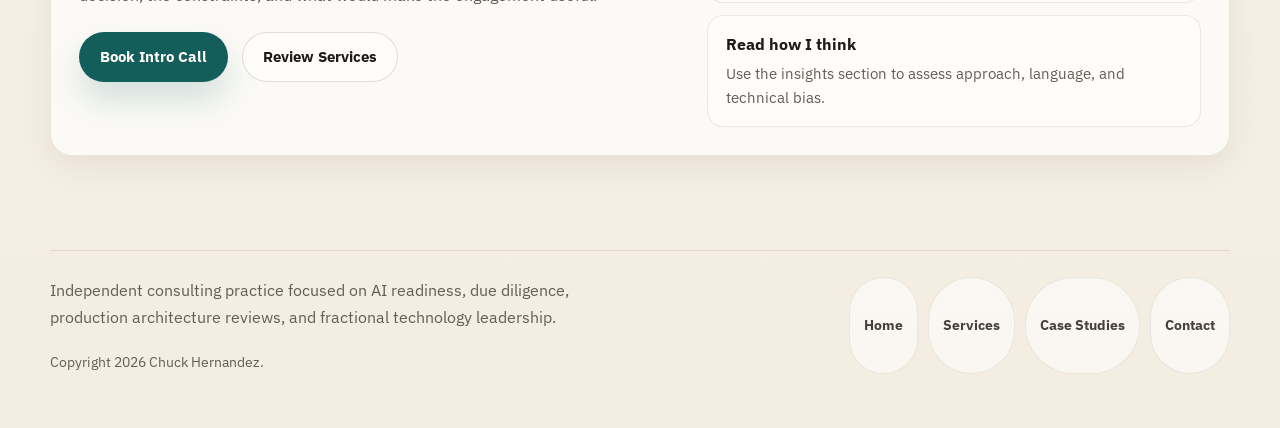
==== commit 556aaddf: "Switch site typography to IBM Plex" ====
--- a/about.html
+++ b/about.html
@@ -16,17 +16,18 @@
   <meta property="og:description" content="Operator-minded AI advisor with experience across executive briefings, production AI delivery, architecture reviews, and modernization work.">
   <meta property="og:url" content="https://chuckhernandez.com/about.html">
   <meta property="og:site_name" content="Chuck Hernandez Advisory">
-  <meta property="og:image" content="https://chuckhernandez.com/img/og-image.png">
+  <meta property="og:image" content="https://chuckhernandez.com/img/og-image.jpg">
   <meta property="og:image:alt" content="Chuck Hernandez Advisory social preview">
   <meta property="og:image:width" content="1200">
   <meta property="og:image:height" content="630">
   <meta name="twitter:card" content="summary_large_image">
   <meta name="twitter:title" content="About Chuck Hernandez | Independent AI Advisor">
   <meta name="twitter:description" content="Experience, approach, and credentials behind Chuck Hernandez Advisory.">
-  <meta name="twitter:image" content="https://chuckhernandez.com/img/og-image.png">
+  <meta name="twitter:image" content="https://chuckhernandez.com/img/og-image.jpg">
+  <link rel="preload" as="image" href="img/chuck.jpeg">
   <link rel="preconnect" href="https://fonts.googleapis.com">
   <link rel="preconnect" href="https://fonts.gstatic.com" crossorigin>
-  <link href="https://fonts.googleapis.com/css2?family=Cormorant+Garamond:wght@600;700&family=Manrope:wght@400;500;600;700;800&display=swap" rel="stylesheet">
+  <link href="https://fonts.googleapis.com/css2?family=IBM+Plex+Sans:wght@400;600;700&family=IBM+Plex+Serif:wght@600;700&display=swap" rel="stylesheet">
   <link rel="stylesheet" href="styles.css">
   <script>document.documentElement.classList.add("js");</script>
   <script src="site.js" defer></script>
@@ -99,7 +100,7 @@
           <div class="hero-side">
             <figure class="portrait-card reveal">
               <div class="portrait-frame">
-                <img src="img/chuck.jpeg" alt="Chuck Hernandez portrait" width="400" height="400" loading="eager">
+                <img src="img/chuck.jpeg" alt="Chuck Hernandez portrait" width="400" height="400" loading="eager" decoding="async" fetchpriority="high">
               </div>
               <figcaption class="portrait-copy">
                 <strong>Chuck Hernandez</strong>
@@ -272,3 +273,4 @@
   </footer>
 </body>
 </html>
+
--- a/styles.css
+++ b/styles.css
@@ -34,7 +34,7 @@
 
 body {
   min-height: 100vh;
-  font-family: "Manrope", sans-serif;
+  font-family: "IBM Plex Sans", sans-serif;
   color: var(--ink);
   background:
     radial-gradient(circle at top left, rgba(19, 93, 90, 0.12), transparent 30%),
@@ -134,7 +134,7 @@
     linear-gradient(135deg, var(--accent) 0%, #1f7b76 100%);
   box-shadow: 0 14px 34px rgba(19, 93, 90, 0.16);
   font-size: 0.9rem;
-  font-weight: 800;
+  font-weight: 700;
   letter-spacing: 0.1em;
 }
 
@@ -145,7 +145,7 @@
 }
 
 .brand-name {
-  font-family: "Cormorant Garamond", serif;
+  font-family: "IBM Plex Serif", serif;
   font-size: 1.55rem;
   font-weight: 700;
   line-height: 1;
@@ -227,7 +227,7 @@
   border: 1px solid transparent;
   border-radius: 999px;
   font-size: 0.92rem;
-  font-weight: 800;
+  font-weight: 700;
   line-height: 1;
   text-decoration: none;
   transition: transform 0.2s ease, box-shadow 0.2s ease, border-color 0.2s ease, background-color 0.2s ease;
@@ -298,7 +298,7 @@
   color: var(--accent-deep);
   background: rgba(19, 93, 90, 0.09);
   font-size: 0.75rem;
-  font-weight: 800;
+  font-weight: 700;
   letter-spacing: 0.12em;
   text-transform: uppercase;
 }
@@ -313,7 +313,7 @@
 
 .display {
   max-width: 12ch;
-  font-family: "Cormorant Garamond", serif;
+  font-family: "IBM Plex Serif", serif;
   font-size: clamp(3rem, 8vw, 5.3rem);
   font-weight: 700;
   line-height: 0.92;
@@ -322,7 +322,7 @@
 
 .page-title {
   max-width: 13ch;
-  font-family: "Cormorant Garamond", serif;
+  font-family: "IBM Plex Serif", serif;
   font-size: clamp(2.6rem, 6vw, 4.2rem);
   font-weight: 700;
   line-height: 0.98;
@@ -517,7 +517,7 @@
 }
 
 .metric-value {
-  font-family: "Cormorant Garamond", serif;
+  font-family: "IBM Plex Serif", serif;
   font-size: 2.25rem;
   font-weight: 700;
   line-height: 1;
@@ -527,7 +527,7 @@
   margin-top: 8px;
   color: var(--muted);
   font-size: 0.84rem;
-  font-weight: 800;
+  font-weight: 700;
   letter-spacing: 0.08em;
   text-transform: uppercase;
 }
@@ -562,13 +562,13 @@
 .section-kicker {
   color: var(--accent-deep);
   font-size: 0.78rem;
-  font-weight: 800;
+  font-weight: 700;
   letter-spacing: 0.14em;
   text-transform: uppercase;
 }
 
 .section-head h2 {
-  font-family: "Cormorant Garamond", serif;
+  font-family: "IBM Plex Serif", serif;
   font-size: clamp(2rem, 4vw, 3rem);
   font-weight: 700;
   line-height: 0.98;
@@ -607,7 +607,7 @@
   margin-bottom: 14px;
   color: var(--accent-deep);
   font-size: 0.74rem;
-  font-weight: 800;
+  font-weight: 700;
   letter-spacing: 0.12em;
   text-transform: uppercase;
 }
@@ -662,7 +662,7 @@
 
 .detail-sidebar h3 {
   font-size: 0.92rem;
-  font-weight: 800;
+  font-weight: 700;
   letter-spacing: 0.08em;
   text-transform: uppercase;
 }
@@ -703,7 +703,7 @@
   border-radius: 999px;
   color: var(--paper-strong);
   background: var(--accent);
-  font-weight: 800;
+  font-weight: 700;
 }
 
 .process-step h3 {
@@ -730,7 +730,7 @@
   margin-top: 18px;
   color: var(--muted);
   font-size: 0.85rem;
-  font-weight: 800;
+  font-weight: 700;
   letter-spacing: 0.08em;
   text-transform: uppercase;
 }
@@ -774,7 +774,7 @@
 
 .case-point h3 {
   font-size: 0.9rem;
-  font-weight: 800;
+  font-weight: 700;
   letter-spacing: 0.06em;
   text-transform: uppercase;
 }
@@ -799,7 +799,7 @@
 .timeline-year {
   color: var(--accent-deep);
   font-size: 0.82rem;
-  font-weight: 800;
+  font-weight: 700;
   letter-spacing: 0.14em;
   text-transform: uppercase;
 }
@@ -822,7 +822,7 @@
   list-style: none;
   padding: 18px 0;
   font-size: 1.02rem;
-  font-weight: 800;
+  font-weight: 700;
 }
 
 .faq-item summary::-webkit-details-marker {
@@ -855,7 +855,7 @@
   gap: 8px;
   color: var(--accent-deep);
   font-size: 0.92rem;
-  font-weight: 800;
+  font-weight: 700;
   text-decoration: none;
 }
 
@@ -959,7 +959,7 @@
 
 .prose h2,
 .prose h3 {
-  font-family: "Cormorant Garamond", serif;
+  font-family: "IBM Plex Serif", serif;
   line-height: 1;
   letter-spacing: -0.02em;
 }
@@ -1006,7 +1006,7 @@
 
 .article-aside h2 {
   font-size: 0.94rem;
-  font-weight: 800;
+  font-weight: 700;
   letter-spacing: 0.08em;
   text-transform: uppercase;
 }
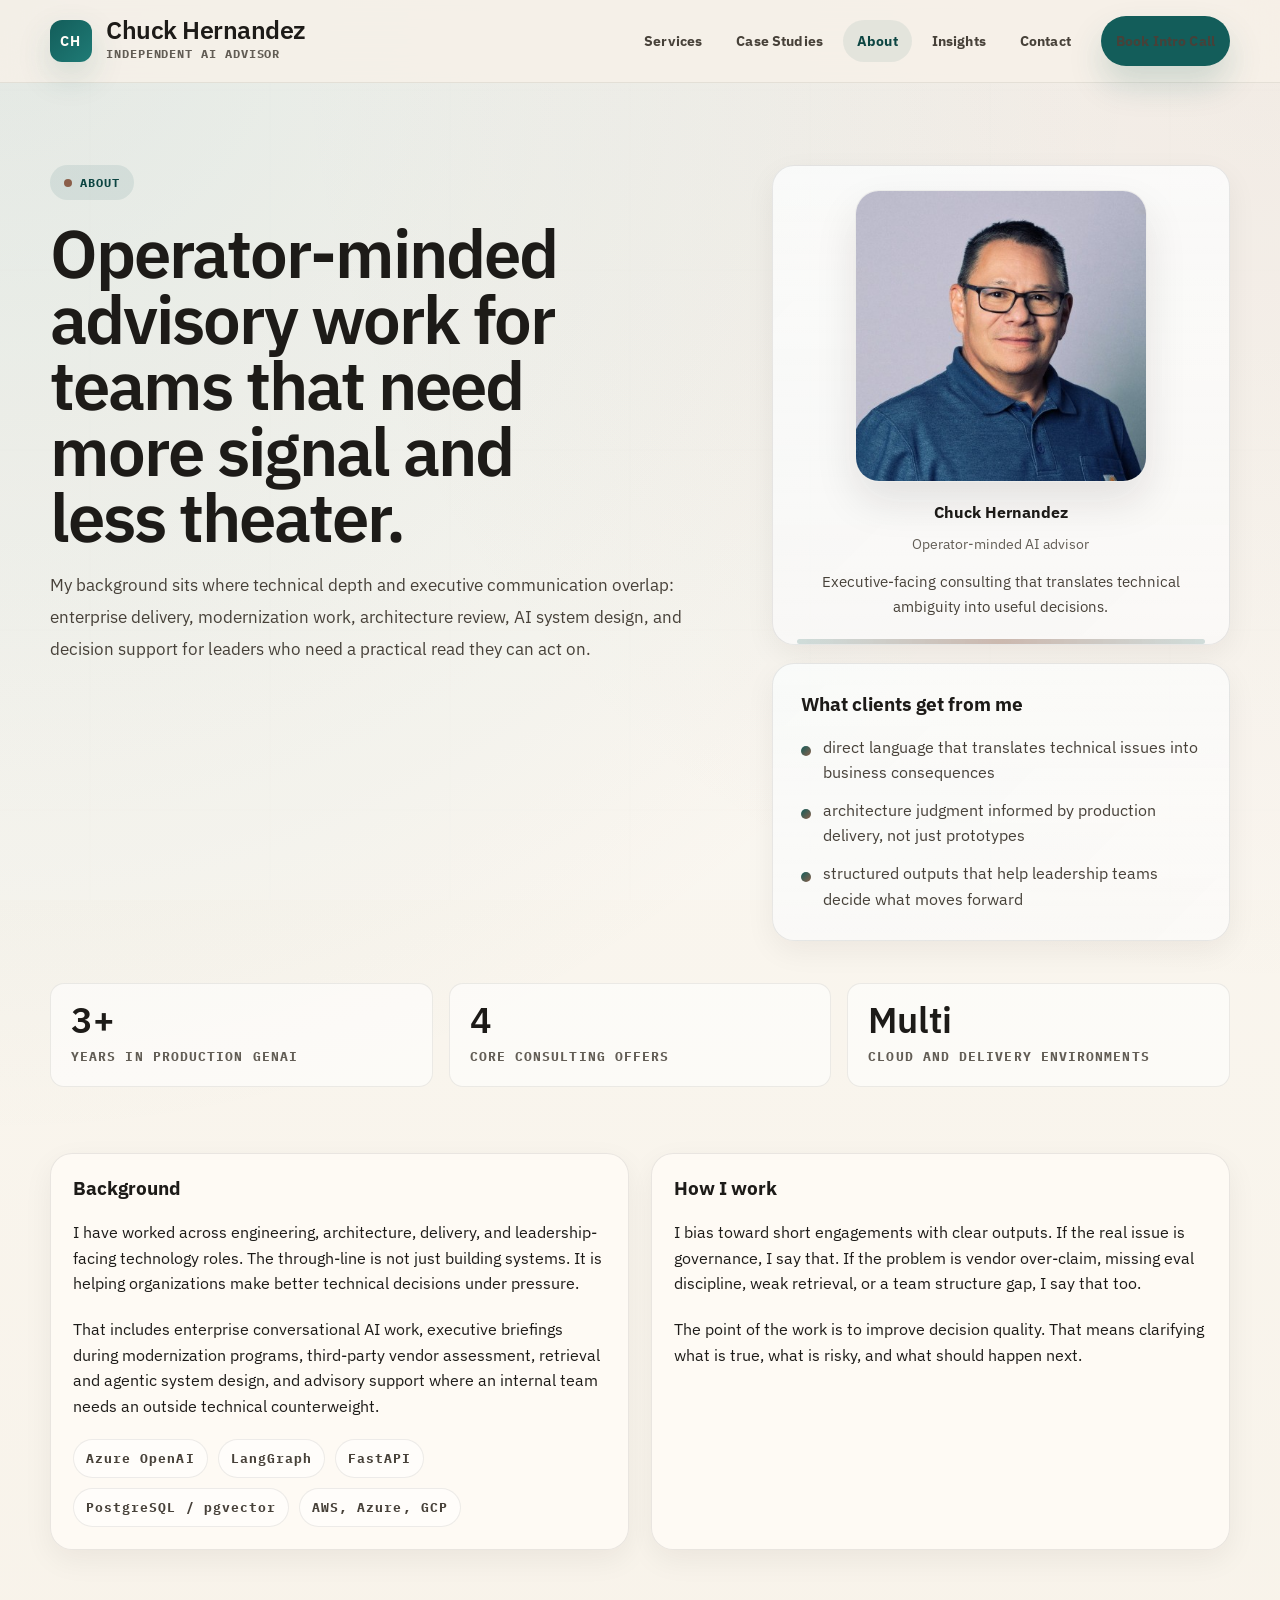
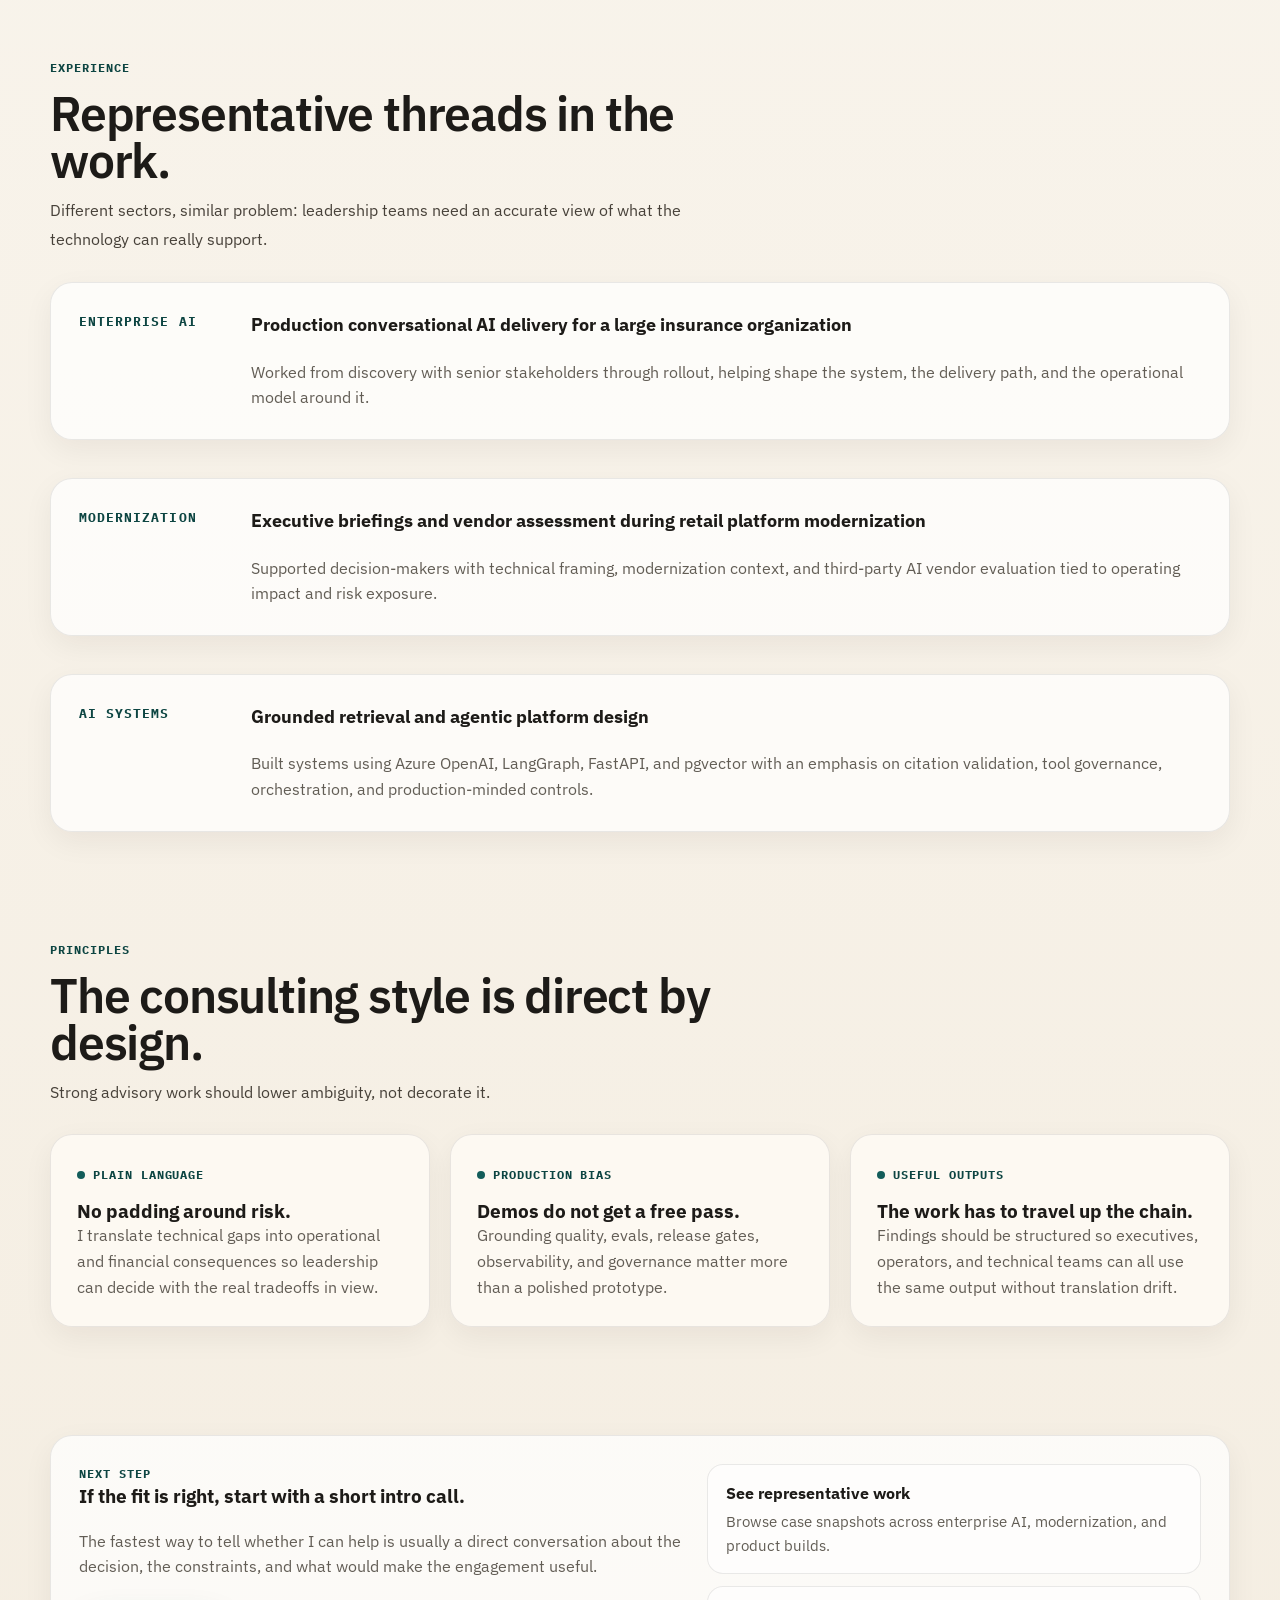
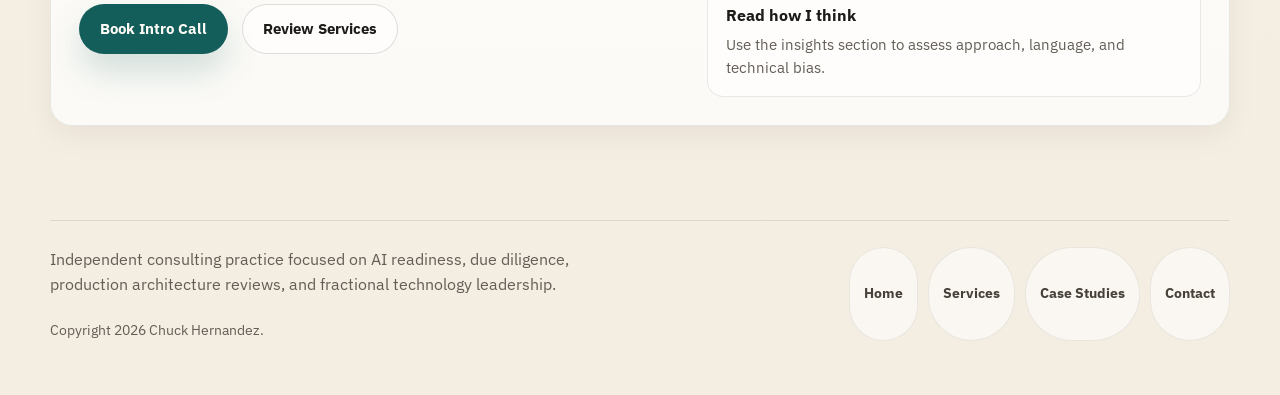
==== commit ba134ac7: "Refine typography and project proof pages" ====
--- a/about.html
+++ b/about.html
@@ -27,10 +27,10 @@
   <link rel="preload" as="image" href="img/chuck.jpeg">
   <link rel="preconnect" href="https://fonts.googleapis.com">
   <link rel="preconnect" href="https://fonts.gstatic.com" crossorigin>
-  <link href="https://fonts.googleapis.com/css2?family=IBM+Plex+Sans:wght@400;600;700&family=IBM+Plex+Serif:wght@600;700&display=swap" rel="stylesheet">
-  <link rel="stylesheet" href="styles.css">
+  <link href="https://fonts.googleapis.com/css2?family=IBM+Plex+Sans:wght@400;500;600;700&family=IBM+Plex+Mono:wght@400;500;600&display=swap" rel="stylesheet">
+  <link rel="stylesheet" href="styles.css?v=20260312c">
   <script>document.documentElement.classList.add("js");</script>
-  <script src="site.js" defer></script>
+  <script src="site.js?v=20260312c" defer></script>
   <script type="application/ld+json">
     {
       "@context": "https://schema.org",
@@ -45,8 +45,7 @@
         "url": "https://chuckhernandez.com/",
         "image": "https://chuckhernandez.com/img/chuck.jpeg",
         "sameAs": [
-          "https://linkedin.com/in/chuck-hernandez",
-          "https://github.com/aidevcode9"
+          "https://linkedin.com/in/chuck-hernandez"
         ]
       }
     }
--- a/styles.css
+++ b/styles.css
@@ -35,12 +35,13 @@
 body {
   min-height: 100vh;
   font-family: "IBM Plex Sans", sans-serif;
+  font-weight: 400;
   color: var(--ink);
   background:
     radial-gradient(circle at top left, rgba(19, 93, 90, 0.12), transparent 30%),
     radial-gradient(circle at top right, rgba(139, 95, 74, 0.11), transparent 26%),
     linear-gradient(180deg, #fbf8f2 0%, #f4ede1 100%);
-  line-height: 1.65;
+  line-height: 1.6;
   -webkit-font-smoothing: antialiased;
   text-rendering: optimizeLegibility;
 }
@@ -145,11 +146,11 @@
 }
 
 .brand-name {
-  font-family: "IBM Plex Serif", serif;
+  font-family: "IBM Plex Sans", sans-serif;
   font-size: 1.55rem;
-  font-weight: 700;
+  font-weight: 600;
   line-height: 1;
-  letter-spacing: -0.03em;
+  letter-spacing: -0.02em;
 }
 
 .brand-tag {
@@ -313,20 +314,20 @@
 
 .display {
   max-width: 12ch;
-  font-family: "IBM Plex Serif", serif;
+  font-family: "IBM Plex Sans", sans-serif;
   font-size: clamp(3rem, 8vw, 5.3rem);
-  font-weight: 700;
-  line-height: 0.92;
-  letter-spacing: -0.04em;
+  font-weight: 600;
+  line-height: 0.94;
+  letter-spacing: -0.035em;
 }
 
 .page-title {
   max-width: 13ch;
-  font-family: "IBM Plex Serif", serif;
+  font-family: "IBM Plex Sans", sans-serif;
   font-size: clamp(2.6rem, 6vw, 4.2rem);
-  font-weight: 700;
+  font-weight: 600;
   line-height: 0.98;
-  letter-spacing: -0.04em;
+  letter-spacing: -0.03em;
 }
 
 .lead {
@@ -517,9 +518,9 @@
 }
 
 .metric-value {
-  font-family: "IBM Plex Serif", serif;
+  font-family: "IBM Plex Sans", sans-serif;
   font-size: 2.25rem;
-  font-weight: 700;
+  font-weight: 600;
   line-height: 1;
 }
 
@@ -568,11 +569,11 @@
 }
 
 .section-head h2 {
-  font-family: "IBM Plex Serif", serif;
+  font-family: "IBM Plex Sans", sans-serif;
   font-size: clamp(2rem, 4vw, 3rem);
-  font-weight: 700;
+  font-weight: 600;
   line-height: 0.98;
-  letter-spacing: -0.03em;
+  letter-spacing: -0.025em;
 }
 
 .section-head p {
@@ -959,9 +960,27 @@
 
 .prose h2,
 .prose h3 {
-  font-family: "IBM Plex Serif", serif;
+  font-family: "IBM Plex Sans", sans-serif;
   line-height: 1;
+  font-weight: 600;
   letter-spacing: -0.02em;
+}
+
+.brand-tag,
+.eyebrow,
+.metric-label,
+.section-kicker,
+.card-tag,
+.article-meta,
+.case-meta,
+.service-meta,
+.detail-sidebar h3,
+.quote-attribution,
+.timeline-year,
+.credential,
+.article-aside h2 {
+  font-family: "IBM Plex Mono", monospace;
+  letter-spacing: 0.08em;
 }
 
 .prose h2 {
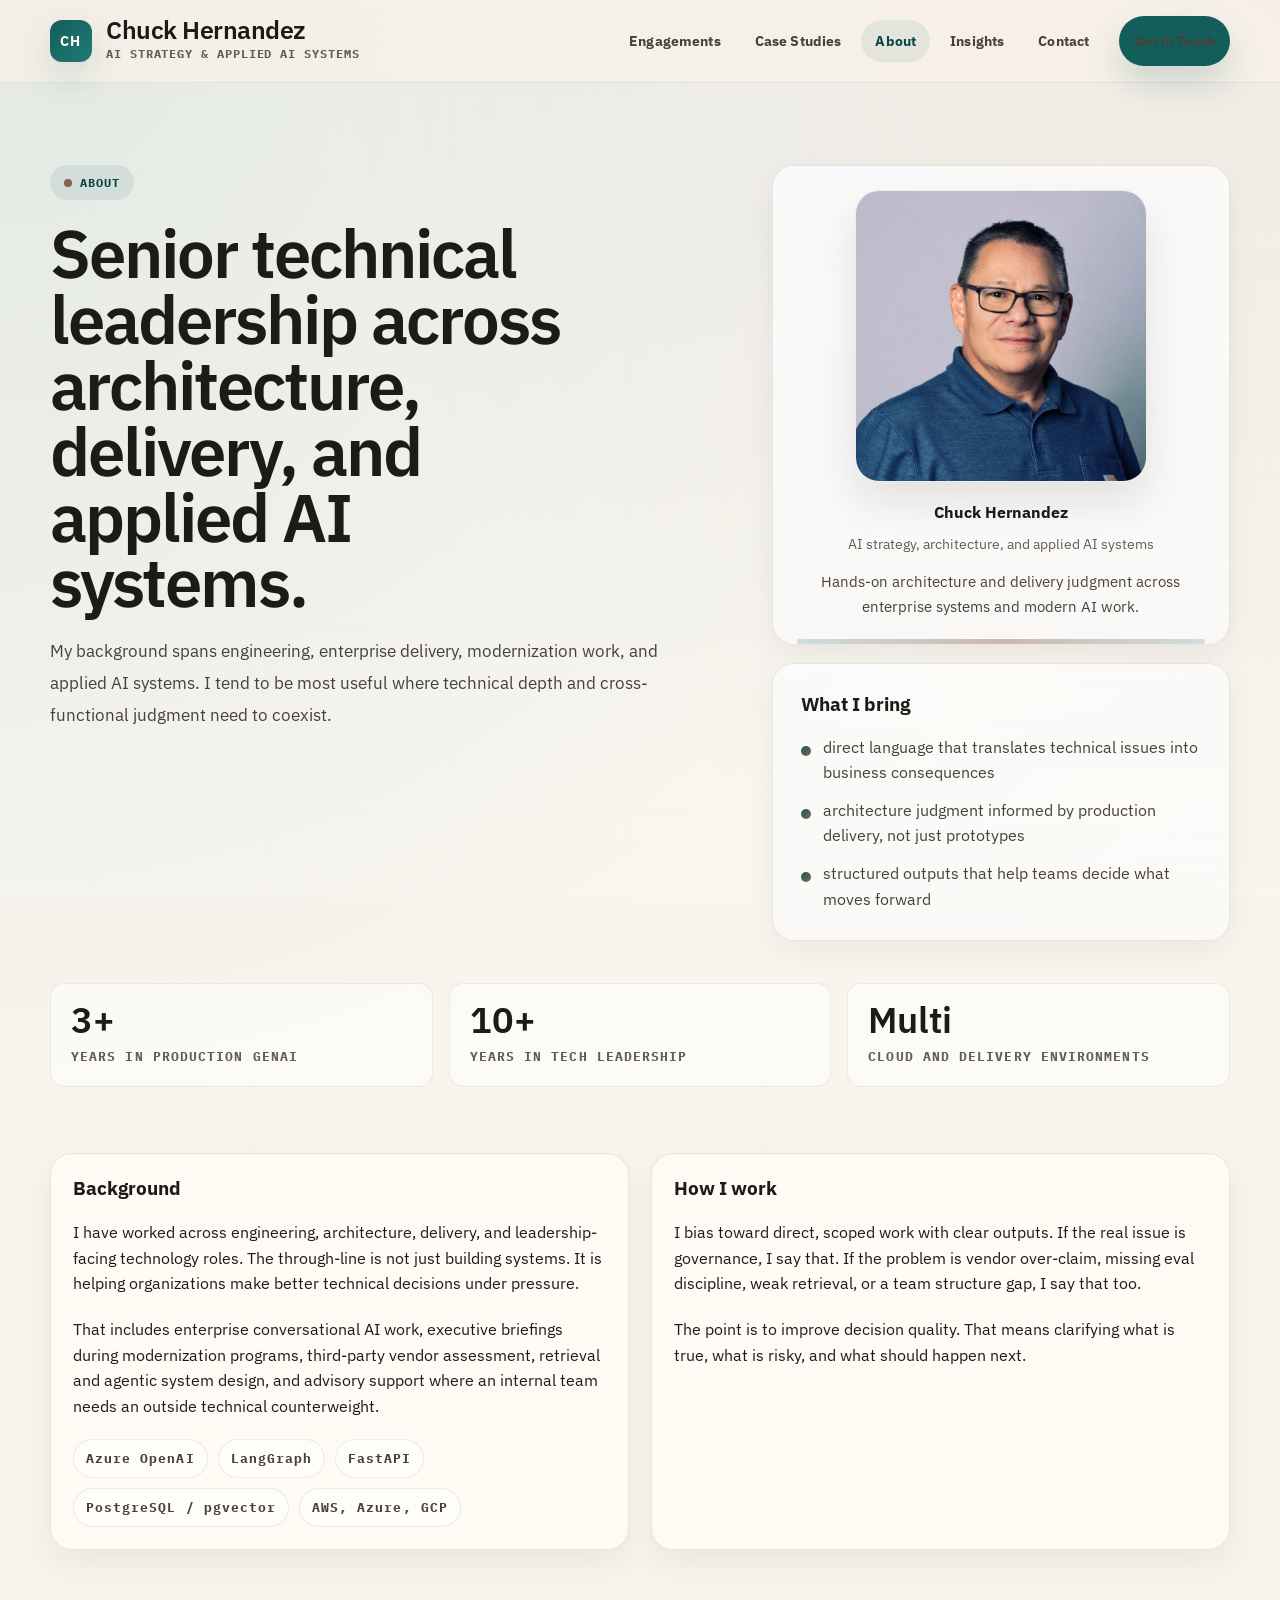
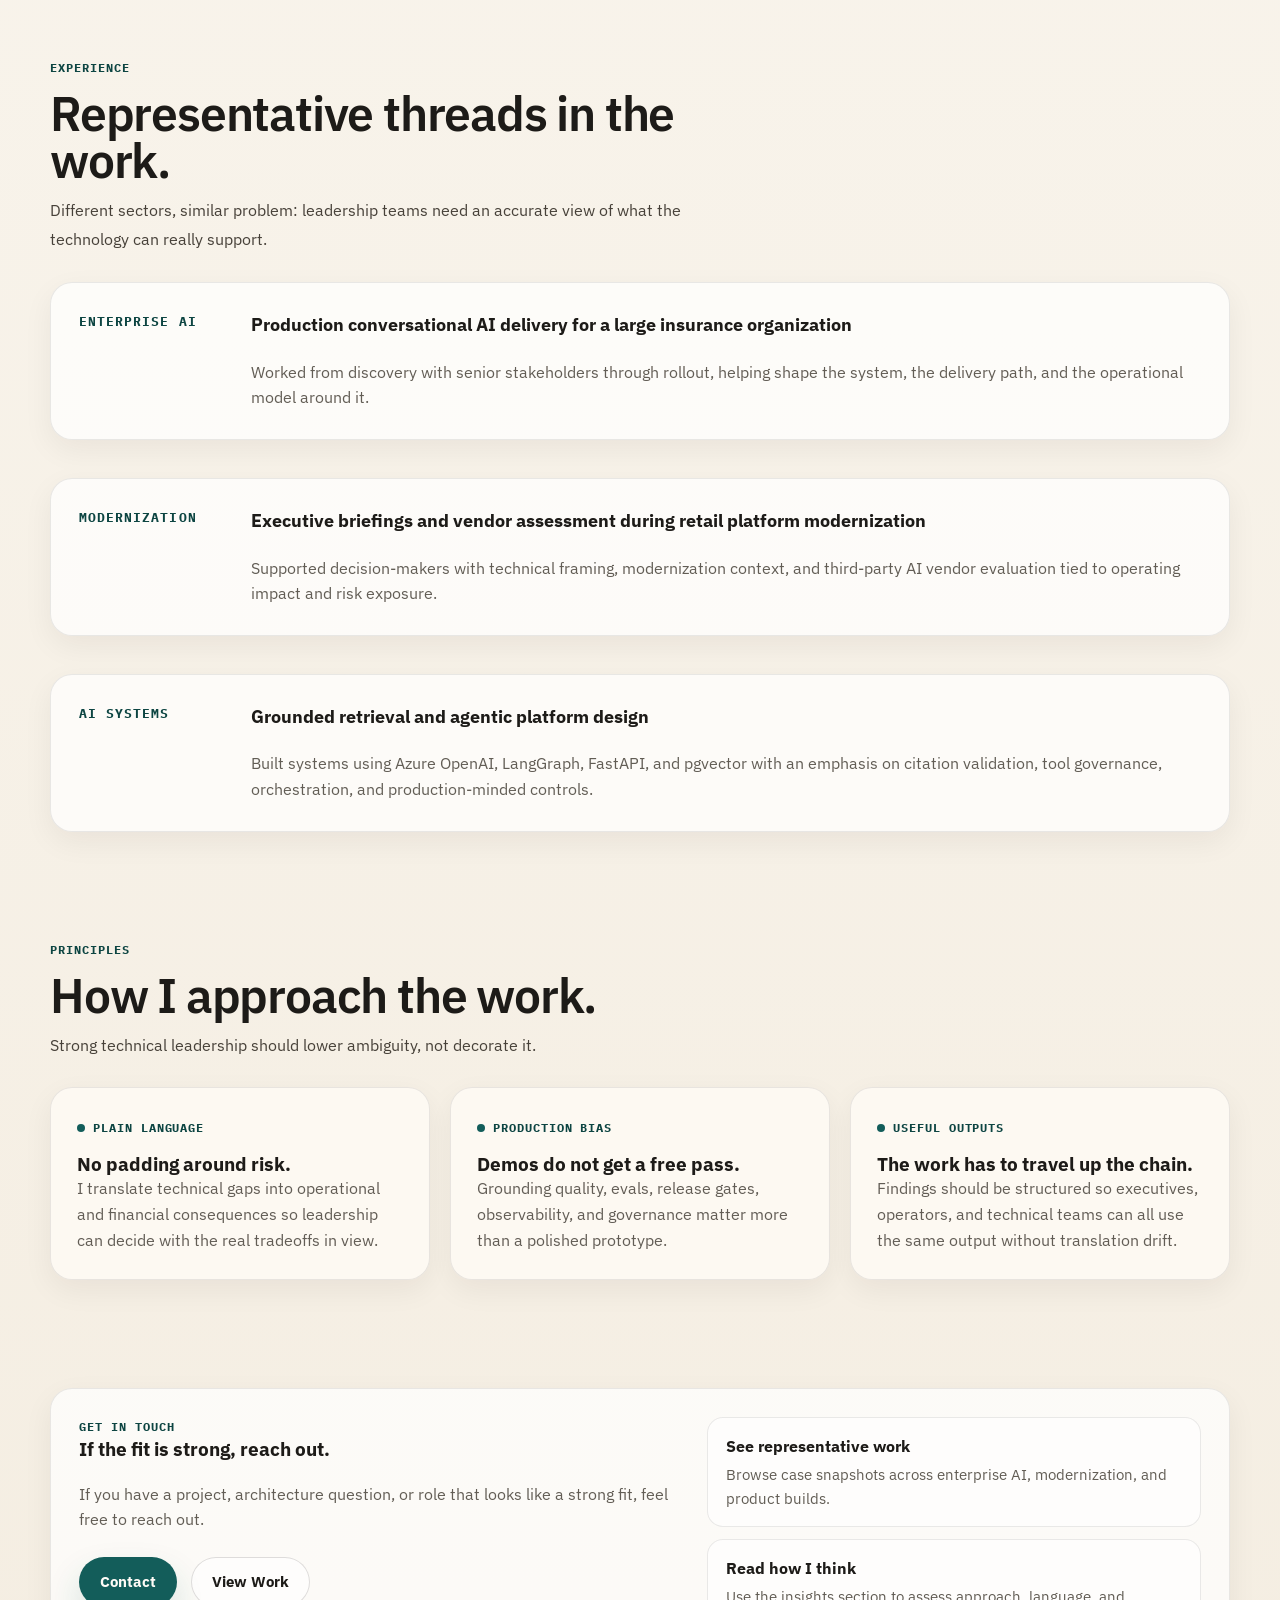
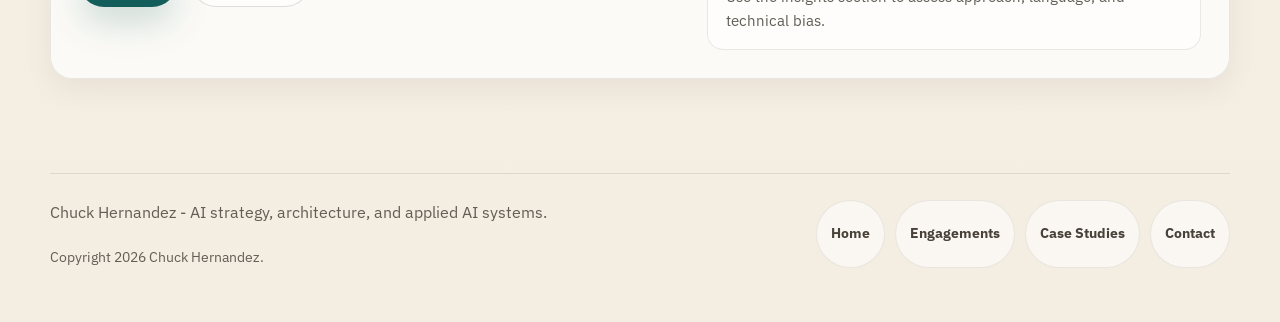
==== commit 9a7211fa: "Reposition site for hiring and advisory" ====
--- a/about.html
+++ b/about.html
@@ -3,8 +3,8 @@
 <head>
   <meta charset="UTF-8">
   <meta name="viewport" content="width=device-width, initial-scale=1.0">
-  <title>About Chuck Hernandez | Independent AI Advisor</title>
-  <meta name="description" content="About Chuck Hernandez: operator-minded AI advisor focused on readiness assessments, due diligence, production architecture reviews, and fractional technology leadership.">
+  <title>About Chuck Hernandez | AI Strategy, Architecture &amp; Applied AI Systems</title>
+  <meta name="description" content="Background, approach, and experience across AI architecture, production delivery, and applied systems work.">
   <meta name="author" content="Chuck Hernandez">
   <meta name="robots" content="index, follow">
   <meta name="theme-color" content="#135d5a">
@@ -12,17 +12,17 @@
   <link rel="icon" href="img/favicon.svg" type="image/svg+xml">
   <link rel="manifest" href="site.webmanifest">
   <meta property="og:type" content="website">
-  <meta property="og:title" content="About Chuck Hernandez | Independent AI Advisor">
-  <meta property="og:description" content="Operator-minded AI advisor with experience across executive briefings, production AI delivery, architecture reviews, and modernization work.">
+  <meta property="og:title" content="About Chuck Hernandez | AI Strategy, Architecture &amp; Applied AI Systems">
+  <meta property="og:description" content="Background, approach, and experience across AI architecture, production delivery, and applied systems work.">
   <meta property="og:url" content="https://chuckhernandez.com/about.html">
-  <meta property="og:site_name" content="Chuck Hernandez Advisory">
+  <meta property="og:site_name" content="Chuck Hernandez">
   <meta property="og:image" content="https://chuckhernandez.com/img/og-image.jpg">
-  <meta property="og:image:alt" content="Chuck Hernandez Advisory social preview">
+  <meta property="og:image:alt" content="Chuck Hernandez social preview">
   <meta property="og:image:width" content="1200">
   <meta property="og:image:height" content="630">
   <meta name="twitter:card" content="summary_large_image">
-  <meta name="twitter:title" content="About Chuck Hernandez | Independent AI Advisor">
-  <meta name="twitter:description" content="Experience, approach, and credentials behind Chuck Hernandez Advisory.">
+  <meta name="twitter:title" content="About Chuck Hernandez | AI Strategy, Architecture &amp; Applied AI Systems">
+  <meta name="twitter:description" content="Background, approach, and experience across AI architecture, production delivery, and applied systems work.">
   <meta name="twitter:image" content="https://chuckhernandez.com/img/og-image.jpg">
   <link rel="preload" as="image" href="img/chuck.jpeg">
   <link rel="preconnect" href="https://fonts.googleapis.com">
@@ -37,11 +37,11 @@
       "@type": "AboutPage",
       "name": "About Chuck Hernandez",
       "url": "https://chuckhernandez.com/about.html",
-      "description": "Background, experience, and consulting approach for Chuck Hernandez Advisory.",
+      "description": "Background, approach, and experience across AI architecture, production delivery, and applied systems work.",
       "mainEntity": {
         "@type": "Person",
         "name": "Chuck Hernandez",
-        "jobTitle": "AI Strategy and Architecture Consultant",
+        "jobTitle": "AI Strategy and Architecture Leader",
         "url": "https://chuckhernandez.com/",
         "image": "https://chuckhernandez.com/img/chuck.jpeg",
         "sameAs": [
@@ -55,11 +55,11 @@
   <a class="skip-link" href="#content">Skip to content</a>
   <header class="site-header">
     <div class="container">
-      <a class="brand" href="index.html" aria-label="Chuck Hernandez Advisory home">
+      <a class="brand" href="index.html" aria-label="Chuck Hernandez home">
         <span class="brand-mark" aria-hidden="true">CH</span>
         <span class="brand-copy">
           <span class="brand-name">Chuck Hernandez</span>
-          <span class="brand-tag">Independent AI Advisor</span>
+          <span class="brand-tag">AI Strategy &amp; Applied AI Systems</span>
         </span>
       </a>
 
@@ -72,14 +72,14 @@
 
         <nav class="site-nav" id="site-nav" aria-label="Primary">
           <ul>
-            <li><a href="services.html">Services</a></li>
+            <li><a href="services.html">Engagements</a></li>
             <li><a href="case-studies.html">Case Studies</a></li>
             <li><a href="about.html" aria-current="page">About</a></li>
             <li><a href="insights.html">Insights</a></li>
             <li><a href="contact.html">Contact</a></li>
           </ul>
           <div class="header-cta">
-            <a class="button button-primary" href="https://cal.com/chuck-h-cll6vj/15min" target="_blank" rel="noopener">Book Intro Call</a>
+            <a class="button button-primary" href="contact.html">Get in Touch</a>
           </div>
         </nav>
       </div>
@@ -92,8 +92,8 @@
         <div class="hero-grid">
           <div class="hero-copy">
             <div class="eyebrow reveal">About</div>
-            <h1 class="page-title reveal">Operator-minded advisory work for teams that need more signal and less theater.</h1>
-            <p class="lead reveal">My background sits where technical depth and executive communication overlap: enterprise delivery, modernization work, architecture review, AI system design, and decision support for leaders who need a practical read they can act on.</p>
+            <h1 class="page-title reveal">Senior technical leadership across architecture, delivery, and applied AI systems.</h1>
+            <p class="lead reveal">My background spans engineering, enterprise delivery, modernization work, and applied AI systems. I tend to be most useful where technical depth and cross-functional judgment need to coexist.</p>
           </div>
 
           <div class="hero-side">
@@ -103,17 +103,17 @@
               </div>
               <figcaption class="portrait-copy">
                 <strong>Chuck Hernandez</strong>
-                <span>Operator-minded AI advisor</span>
+                <span>AI strategy, architecture, and applied AI systems</span>
               </figcaption>
-              <p class="portrait-note">Executive-facing consulting that translates technical ambiguity into useful decisions.</p>
+              <p class="portrait-note">Hands-on architecture and delivery judgment across enterprise systems and modern AI work.</p>
             </figure>
 
             <aside class="hero-panel reveal">
-              <h2>What clients get from me</h2>
+              <h2>What I bring</h2>
               <ul class="list-clean">
                 <li>direct language that translates technical issues into business consequences</li>
                 <li>architecture judgment informed by production delivery, not just prototypes</li>
-                <li>structured outputs that help leadership teams decide what moves forward</li>
+                <li>structured outputs that help teams decide what moves forward</li>
               </ul>
             </aside>
           </div>
@@ -125,8 +125,8 @@
             <div class="metric-label">Years in Production GenAI</div>
           </div>
           <div class="metric reveal">
-            <div class="metric-value">4</div>
-            <div class="metric-label">Core Consulting Offers</div>
+            <div class="metric-value">10+</div>
+            <div class="metric-label">Years in Tech Leadership</div>
           </div>
           <div class="metric reveal">
             <div class="metric-value">Multi</div>
@@ -154,8 +154,8 @@
 
           <article class="panel reveal">
             <h2 class="panel-title">How I work</h2>
-            <p class="spacer-top">I bias toward short engagements with clear outputs. If the real issue is governance, I say that. If the problem is vendor over-claim, missing eval discipline, weak retrieval, or a team structure gap, I say that too.</p>
-            <p class="spacer-top">The point of the work is to improve decision quality. That means clarifying what is true, what is risky, and what should happen next.</p>
+            <p class="spacer-top">I bias toward direct, scoped work with clear outputs. If the real issue is governance, I say that. If the problem is vendor over-claim, missing eval discipline, weak retrieval, or a team structure gap, I say that too.</p>
+            <p class="spacer-top">The point is to improve decision quality. That means clarifying what is true, what is risky, and what should happen next.</p>
           </article>
         </div>
       </div>
@@ -201,8 +201,8 @@
       <div class="container">
         <div class="section-head reveal">
           <div class="section-kicker">Principles</div>
-          <h2>The consulting style is direct by design.</h2>
-          <p>Strong advisory work should lower ambiguity, not decorate it.</p>
+          <h2>How I approach the work.</h2>
+          <p>Strong technical leadership should lower ambiguity, not decorate it.</p>
         </div>
 
         <div class="grid-3">
@@ -231,12 +231,12 @@
       <div class="container">
         <div class="contact-panel reveal">
           <div>
-            <div class="section-kicker">Next Step</div>
-            <h2>If the fit is right, start with a short intro call.</h2>
-            <p class="spacer-top">The fastest way to tell whether I can help is usually a direct conversation about the decision, the constraints, and what would make the engagement useful.</p>
+            <div class="section-kicker">Get in touch</div>
+            <h2>If the fit is strong, reach out.</h2>
+            <p class="spacer-top">If you have a project, architecture question, or role that looks like a strong fit, feel free to reach out.</p>
             <div class="contact-actions">
-              <a class="button button-primary" href="https://cal.com/chuck-h-cll6vj/15min" target="_blank" rel="noopener">Book Intro Call</a>
-              <a class="button button-secondary" href="services.html">Review Services</a>
+              <a class="button button-primary" href="contact.html">Contact</a>
+              <a class="button button-secondary" href="selected-work.html">View Work</a>
             </div>
           </div>
 
@@ -258,13 +258,13 @@
   <footer class="site-footer">
     <div class="container">
       <div class="footer-copy">
-        <p>Independent consulting practice focused on AI readiness, due diligence, production architecture reviews, and fractional technology leadership.</p>
+        <p>Chuck Hernandez - AI strategy, architecture, and applied AI systems.</p>
         <p class="muted-note spacer-top">Copyright <span data-year></span> Chuck Hernandez.</p>
       </div>
 
       <div class="footer-links">
         <a class="pill" href="index.html">Home</a>
-        <a class="pill" href="services.html">Services</a>
+        <a class="pill" href="services.html">Engagements</a>
         <a class="pill" href="case-studies.html">Case Studies</a>
         <a class="pill" href="contact.html">Contact</a>
       </div>
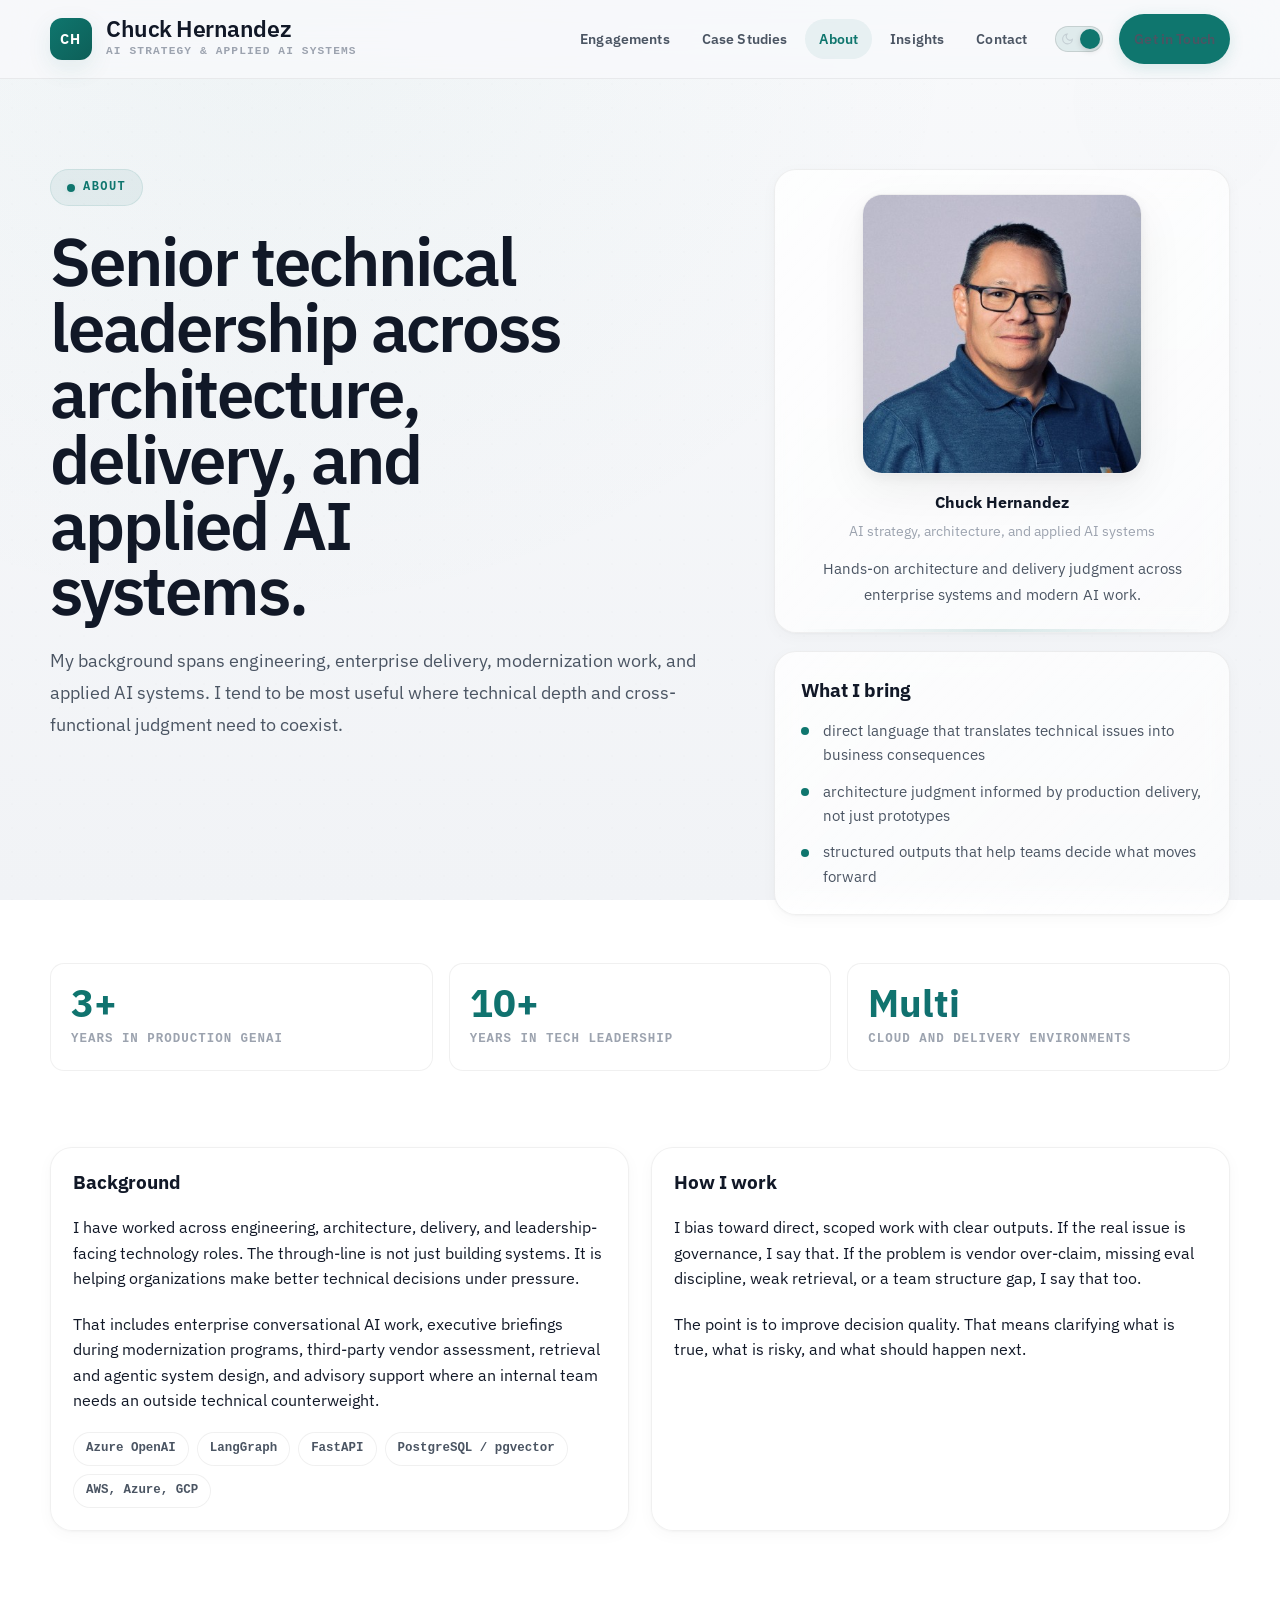
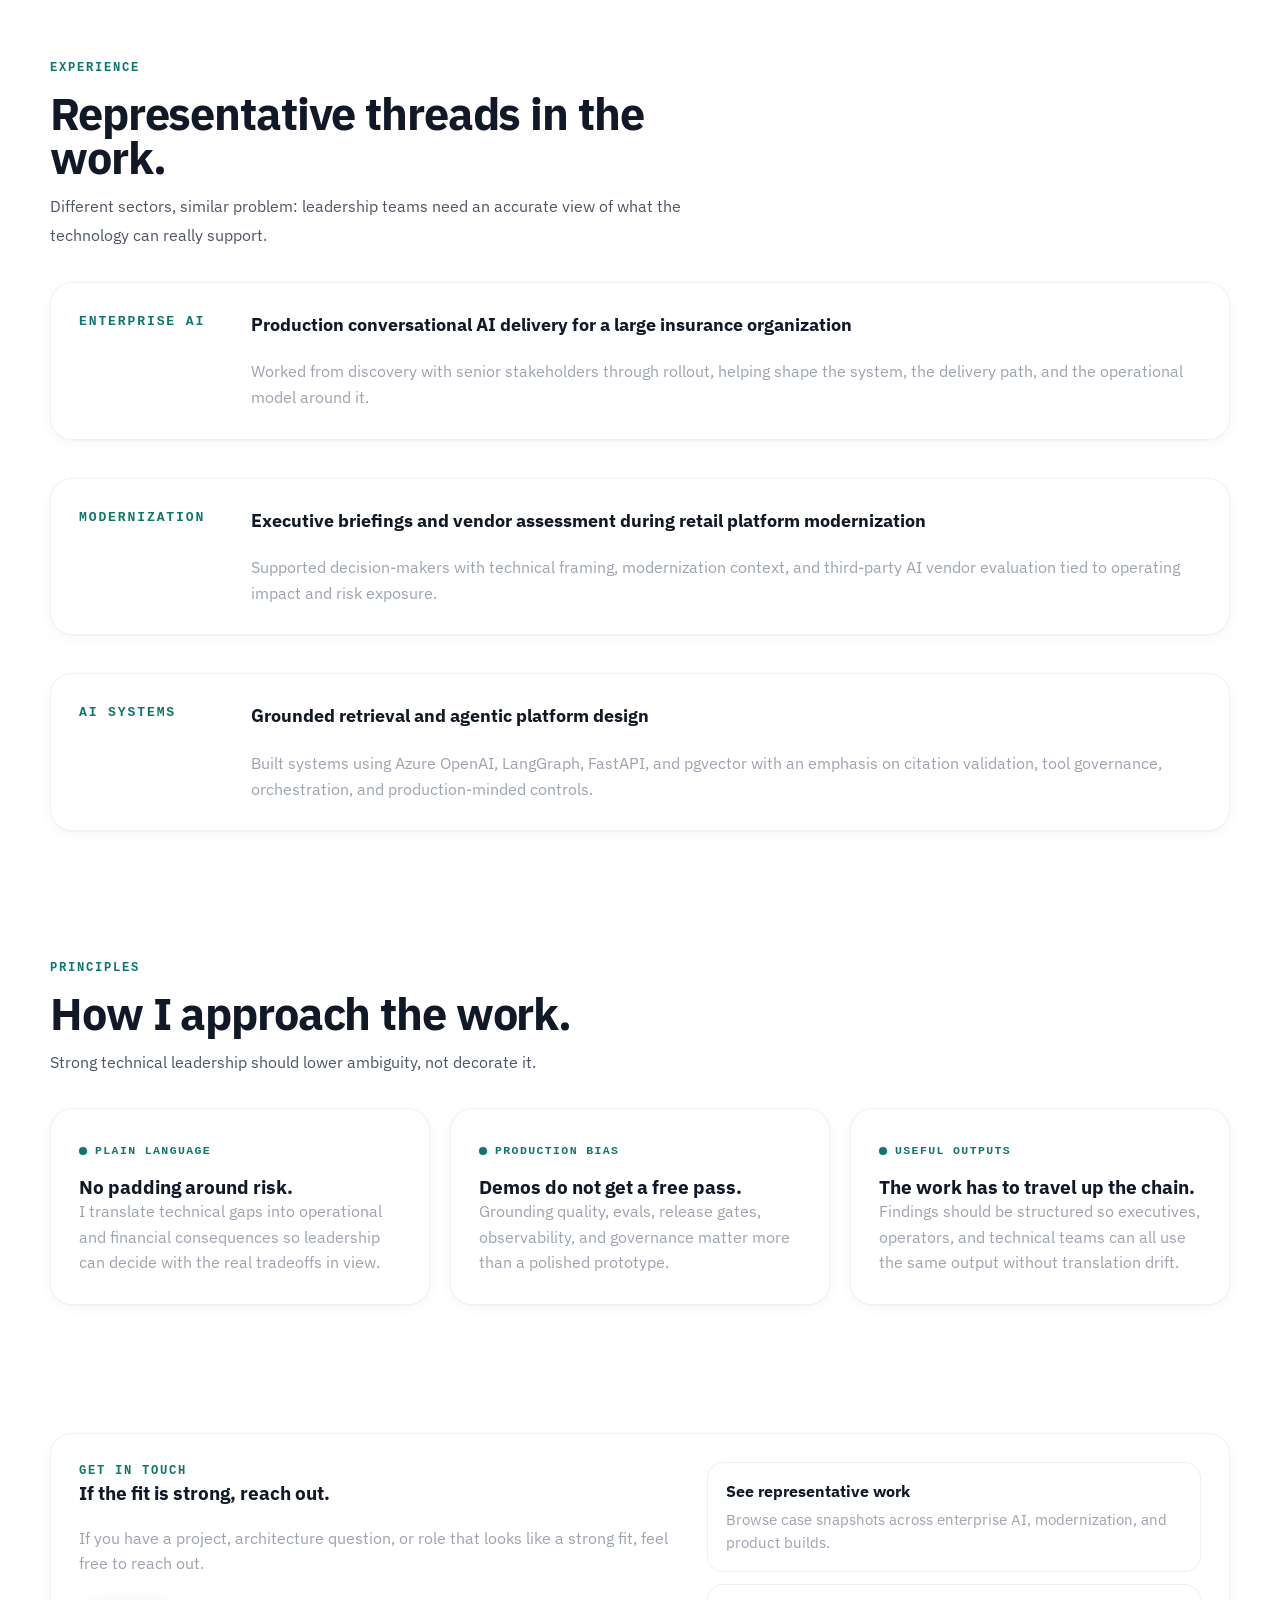
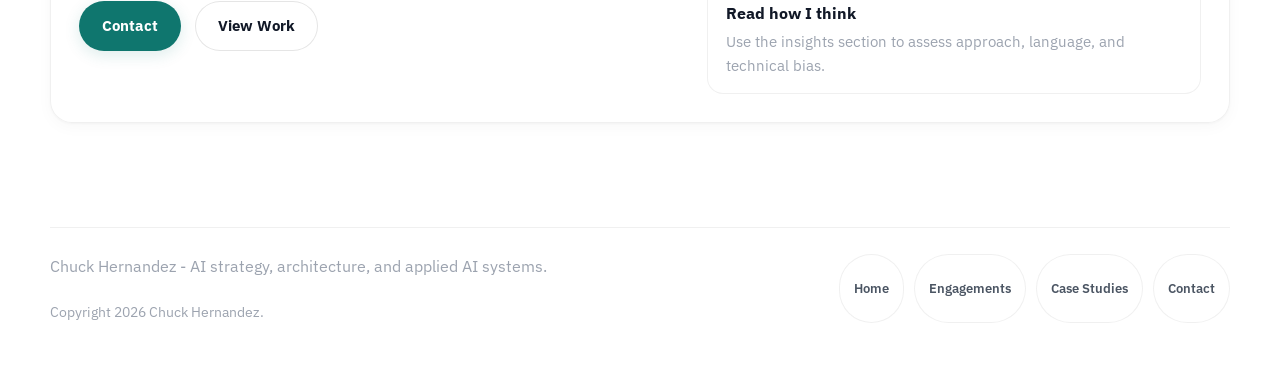
==== commit aabfc725: "Add dark/light mode with premium dual-theme design system Modernize site with cool-precision light t" ====
--- a/about.html
+++ b/about.html
@@ -1,13 +1,14 @@
 <!DOCTYPE html>
-<html lang="en">
+<html lang="en" data-theme="light">
 <head>
   <meta charset="UTF-8">
+  <script>(function(){var t=localStorage.getItem("theme");if(t){document.documentElement.setAttribute("data-theme",t)}else{document.documentElement.setAttribute("data-theme",window.matchMedia("(prefers-color-scheme:dark)").matches?"dark":"light")}})()</script>
   <meta name="viewport" content="width=device-width, initial-scale=1.0">
   <title>About Chuck Hernandez | AI Strategy, Architecture &amp; Applied AI Systems</title>
   <meta name="description" content="Background, approach, and experience across AI architecture, production delivery, and applied systems work.">
   <meta name="author" content="Chuck Hernandez">
   <meta name="robots" content="index, follow">
-  <meta name="theme-color" content="#135d5a">
+  <meta name="theme-color" content="#f8f9fb">
   <link rel="canonical" href="https://chuckhernandez.com/about.html">
   <link rel="icon" href="img/favicon.svg" type="image/svg+xml">
   <link rel="manifest" href="site.webmanifest">
@@ -28,9 +29,9 @@
   <link rel="preconnect" href="https://fonts.googleapis.com">
   <link rel="preconnect" href="https://fonts.gstatic.com" crossorigin>
   <link href="https://fonts.googleapis.com/css2?family=IBM+Plex+Sans:wght@400;500;600;700&family=IBM+Plex+Mono:wght@400;500;600&display=swap" rel="stylesheet">
-  <link rel="stylesheet" href="styles.css?v=20260312c">
+  <link rel="stylesheet" href="styles.css?v=20260327a">
   <script>document.documentElement.classList.add("js");</script>
-  <script src="site.js?v=20260312c" defer></script>
+  <script src="site.js?v=20260327a" defer></script>
   <script type="application/ld+json">
     {
       "@context": "https://schema.org",
@@ -78,6 +79,12 @@
             <li><a href="insights.html">Insights</a></li>
             <li><a href="contact.html">Contact</a></li>
           </ul>
+        <div class="theme-toggle">
+          <button class="theme-switch" type="button" aria-label="Toggle dark/light mode" title="Toggle theme">
+            <svg class="theme-switch-icon icon-moon" viewBox="0 0 24 24" fill="none" stroke="currentColor" stroke-width="2"><path d="M21 12.79A9 9 0 1111.21 3a7 7 0 009.79 9.79z"/></svg>
+            <svg class="theme-switch-icon icon-sun" viewBox="0 0 24 24" fill="none" stroke="currentColor" stroke-width="2"><circle cx="12" cy="12" r="5"/><path d="M12 1v2M12 21v2M4.22 4.22l1.42 1.42M18.36 18.36l1.42 1.42M1 12h2M21 12h2M4.22 19.78l1.42-1.42M18.36 5.64l1.42-1.42"/></svg>
+          </button>
+        </div>
           <div class="header-cta">
             <a class="button button-primary" href="contact.html">Get in Touch</a>
           </div>
--- a/styles.css
+++ b/styles.css
@@ -1,28 +1,141 @@
+/* ============================================================
+   Chuck Hernandez — chuckhernandez.com
+   Dual-theme design system: Light (cool precision) + Dark (deep tech)
+   ============================================================ */
+
+/* ----- THEME: LIGHT (default) ----- */
+[data-theme="light"],
 :root {
-  --paper: #f7f1e8;
-  --paper-strong: #fffcf7;
-  --surface: rgba(255, 252, 247, 0.78);
-  --surface-strong: #fffdf9;
-  --surface-accent: rgba(19, 93, 90, 0.08);
-  --ink: #1d1b18;
-  --muted: #625d55;
-  --muted-strong: #474139;
-  --accent: #135d5a;
-  --accent-deep: #0d4542;
-  --accent-soft: rgba(19, 93, 90, 0.12);
-  --clay: #8b5f4a;
-  --clay-soft: rgba(139, 95, 74, 0.12);
-  --line: rgba(29, 27, 24, 0.12);
-  --line-strong: rgba(29, 27, 24, 0.22);
-  --shadow-sm: 0 10px 30px rgba(27, 24, 19, 0.06);
-  --shadow-lg: 0 24px 70px rgba(27, 24, 19, 0.11);
+  --bg-primary: #f8f9fb;
+  --bg-secondary: #ffffff;
+  --bg-card: rgba(255, 255, 255, 0.72);
+  --bg-card-hover: rgba(255, 255, 255, 0.92);
+  --bg-header: rgba(248, 249, 251, 0.88);
+  --bg-code: rgba(15, 118, 110, 0.05);
+
+  --text-primary: #111827;
+  --text-secondary: #4b5563;
+  --text-muted: #9ca3af;
+
+  --accent: #0f766e;
+  --accent-hover: #0d5f58;
+  --accent-soft: rgba(15, 118, 110, 0.07);
+  --accent-glow: rgba(15, 118, 110, 0.10);
+
+  --secondary-accent: #64748b;
+
+  --border: rgba(0, 0, 0, 0.06);
+  --border-strong: rgba(0, 0, 0, 0.12);
+
+  --shadow-sm: 0 1px 3px rgba(0, 0, 0, 0.04), 0 4px 16px rgba(0, 0, 0, 0.03);
+  --shadow-lg: 0 4px 12px rgba(0, 0, 0, 0.05), 0 16px 48px rgba(0, 0, 0, 0.06);
+  --shadow-glow: 0 0 0 1px rgba(15, 118, 110, 0.08), 0 4px 20px rgba(15, 118, 110, 0.06);
+
+  --gradient-hero: radial-gradient(ellipse at 20% 0%, rgba(15, 118, 110, 0.04) 0%, transparent 50%),
+                    linear-gradient(180deg, #f8f9fb 0%, #f1f3f6 100%);
+  --grid-color: rgba(0, 0, 0, 0.03);
+  --grid-opacity: 0.3;
+  --blob-opacity: 0.03;
+
+  --toggle-bg: rgba(15, 118, 110, 0.10);
+  --toggle-knob: var(--accent);
+
+  --pill-bg: rgba(255, 255, 255, 0.64);
+  --metric-bg: rgba(255, 255, 255, 0.64);
+
+  --card-gradient: linear-gradient(135deg, rgba(255, 255, 255, 0.80), rgba(255, 255, 255, 0.60));
+  --portrait-gradient: linear-gradient(135deg, rgba(15, 118, 110, 0.06), rgba(100, 116, 139, 0.04));
+
+  --selection-bg: var(--accent);
+  --selection-color: #ffffff;
+
+  --gradient-text-from: #0f766e;
+  --gradient-text-to: #155e75;
+  --gradient-bar: linear-gradient(90deg, rgba(15, 118, 110, 0.0), rgba(15, 118, 110, 0.15), rgba(15, 118, 110, 0.0));
+  --list-bullet: var(--accent);
+
+  --btn-primary-color: #ffffff;
+  --btn-primary-bg: var(--accent);
+  --btn-primary-shadow: 0 4px 16px rgba(15, 118, 110, 0.14);
+  --btn-primary-hover-bg: var(--accent-hover);
+  --btn-secondary-bg: rgba(255, 255, 255, 0.64);
+  --btn-secondary-border: rgba(0, 0, 0, 0.10);
+  --btn-secondary-hover-border: rgba(15, 118, 110, 0.18);
+  --btn-secondary-hover-bg: rgba(15, 118, 110, 0.04);
+
   --radius-sm: 14px;
   --radius-md: 22px;
   --radius-lg: 32px;
   --max-width: 1180px;
-}
-
-* {
+  --transition-speed: 0.35s;
+}
+
+/* ----- THEME: DARK ----- */
+[data-theme="dark"] {
+  --bg-primary: #0c0f14;
+  --bg-secondary: #12161e;
+  --bg-card: rgba(18, 22, 30, 0.80);
+  --bg-card-hover: rgba(24, 30, 42, 0.90);
+  --bg-header: rgba(12, 15, 20, 0.88);
+  --bg-code: rgba(56, 220, 180, 0.06);
+
+  --text-primary: #e8eaed;
+  --text-secondary: #a0a6b4;
+  --text-muted: #6b7280;
+
+  --accent: #38dcb4;
+  --accent-hover: #2bc4a0;
+  --accent-soft: rgba(56, 220, 180, 0.08);
+  --accent-glow: rgba(56, 220, 180, 0.15);
+
+  --secondary-accent: #d4956b;
+
+  --border: rgba(255, 255, 255, 0.06);
+  --border-strong: rgba(255, 255, 255, 0.12);
+
+  --shadow-sm: 0 10px 30px rgba(0, 0, 0, 0.25);
+  --shadow-lg: 0 24px 70px rgba(0, 0, 0, 0.4);
+  --shadow-glow: 0 0 40px rgba(56, 220, 180, 0.08), 0 4px 20px rgba(56, 220, 180, 0.06);
+
+  --gradient-hero: radial-gradient(ellipse at 20% 0%, rgba(56, 220, 180, 0.08) 0%, transparent 50%),
+                    radial-gradient(ellipse at 80% 0%, rgba(212, 149, 107, 0.06) 0%, transparent 40%),
+                    linear-gradient(180deg, #0c0f14 0%, #10131a 100%);
+  --grid-color: rgba(255, 255, 255, 0.025);
+  --grid-opacity: 0.5;
+  --blob-opacity: 1;
+
+  --toggle-bg: rgba(56, 220, 180, 0.15);
+  --toggle-knob: var(--accent);
+
+  --pill-bg: rgba(255, 255, 255, 0.04);
+  --metric-bg: rgba(255, 255, 255, 0.03);
+
+  --card-gradient: linear-gradient(135deg, rgba(255, 255, 255, 0.03), rgba(255, 255, 255, 0.01));
+  --portrait-gradient: linear-gradient(135deg, rgba(56, 220, 180, 0.06), rgba(212, 149, 107, 0.04));
+
+  --selection-bg: var(--accent);
+  --selection-color: #0c0f14;
+
+  --gradient-text-from: #38dcb4;
+  --gradient-text-to: #d4956b;
+  --gradient-bar: linear-gradient(90deg, rgba(56, 220, 180, 0.0), rgba(56, 220, 180, 0.18), rgba(212, 149, 107, 0.12), rgba(56, 220, 180, 0.0));
+  --list-bullet: var(--accent);
+
+  --btn-primary-color: #0c0f14;
+  --btn-primary-bg: var(--accent);
+  --btn-primary-shadow: 0 8px 24px rgba(56, 220, 180, 0.18);
+  --btn-primary-hover-bg: var(--accent-hover);
+  --btn-secondary-bg: rgba(255, 255, 255, 0.04);
+  --btn-secondary-border: rgba(255, 255, 255, 0.10);
+  --btn-secondary-hover-border: rgba(56, 220, 180, 0.20);
+  --btn-secondary-hover-bg: rgba(56, 220, 180, 0.06);
+}
+
+/* ===== BASE RESET ===== */
+
+*,
+*::before,
+*::after {
   box-sizing: border-box;
   margin: 0;
   padding: 0;
@@ -36,26 +149,55 @@
   min-height: 100vh;
   font-family: "IBM Plex Sans", sans-serif;
   font-weight: 400;
-  color: var(--ink);
-  background:
-    radial-gradient(circle at top left, rgba(19, 93, 90, 0.12), transparent 30%),
-    radial-gradient(circle at top right, rgba(139, 95, 74, 0.11), transparent 26%),
-    linear-gradient(180deg, #fbf8f2 0%, #f4ede1 100%);
+  color: var(--text-primary);
+  background: var(--gradient-hero);
+  background-attachment: fixed;
   line-height: 1.6;
   -webkit-font-smoothing: antialiased;
   text-rendering: optimizeLegibility;
-}
-
+  transition: background var(--transition-speed) ease, color var(--transition-speed) ease;
+}
+
+/* Subtle grid overlay */
 body::before {
   content: "";
   position: fixed;
   inset: 0;
   pointer-events: none;
-  background:
-    linear-gradient(rgba(255, 255, 255, 0.44), rgba(255, 255, 255, 0.44)),
-    url("data:image/svg+xml,%3Csvg width='180' height='180' viewBox='0 0 180 180' xmlns='http://www.w3.org/2000/svg'%3E%3Cpath d='M0 90h180M90 0v180' stroke='rgba(29,27,24,0.05)' stroke-width='1'/%3E%3C/svg%3E");
-  opacity: 0.32;
-  z-index: -1;
+  background-image:
+    radial-gradient(circle, var(--grid-color) 1px, transparent 1px);
+  background-size: 24px 24px;
+  opacity: var(--grid-opacity);
+  z-index: 0;
+  transition: opacity var(--transition-speed) ease;
+}
+
+/* Animated ambient glow blob */
+body::after {
+  content: "";
+  position: fixed;
+  top: -200px;
+  right: -200px;
+  width: 600px;
+  height: 600px;
+  border-radius: 50%;
+  background: radial-gradient(circle, var(--accent-glow) 0%, transparent 70%);
+  pointer-events: none;
+  z-index: 0;
+  opacity: var(--blob-opacity);
+  animation: float 20s ease-in-out infinite;
+  transition: opacity var(--transition-speed) ease;
+}
+
+@keyframes float {
+  0%, 100% { transform: translate(0, 0) scale(1); }
+  33% { transform: translate(-80px, 60px) scale(1.1); }
+  66% { transform: translate(40px, -40px) scale(0.95); }
+}
+
+@keyframes pulse {
+  0%, 100% { opacity: 1; transform: scale(1); }
+  50% { opacity: 0.6; transform: scale(0.85); }
 }
 
 img {
@@ -75,9 +217,11 @@
 }
 
 ::selection {
-  color: var(--paper-strong);
-  background: var(--accent);
-}
+  background: var(--selection-bg);
+  color: var(--selection-color);
+}
+
+/* ===== SKIP LINK ===== */
 
 .skip-link {
   position: absolute;
@@ -86,8 +230,8 @@
   z-index: 200;
   padding: 12px 16px;
   border-radius: 999px;
-  color: var(--paper-strong);
-  background: var(--accent-deep);
+  color: var(--selection-color);
+  background: var(--accent);
   text-decoration: none;
 }
 
@@ -95,19 +239,27 @@
   top: 16px;
 }
 
+/* ===== LAYOUT ===== */
+
 .container {
+  position: relative;
+  z-index: 1;
   width: min(100% - 40px, var(--max-width));
   margin: 0 auto;
 }
+
+/* ===== SITE HEADER ===== */
 
 .site-header {
   position: sticky;
   top: 0;
   z-index: 100;
-  padding: 16px 0;
-  backdrop-filter: blur(18px);
-  background: rgba(247, 241, 232, 0.82);
-  border-bottom: 1px solid rgba(29, 27, 24, 0.08);
+  padding: 14px 0;
+  backdrop-filter: blur(20px) saturate(1.3);
+  -webkit-backdrop-filter: blur(20px) saturate(1.3);
+  background: var(--bg-header);
+  border-bottom: 1px solid var(--border);
+  transition: background var(--transition-speed) ease, border-color var(--transition-speed) ease;
 }
 
 .site-header .container {
@@ -117,6 +269,8 @@
   gap: 20px;
 }
 
+/* ===== BRAND ===== */
+
 .brand {
   display: inline-flex;
   align-items: center;
@@ -130,13 +284,13 @@
   width: 42px;
   height: 42px;
   border-radius: 12px;
-  color: var(--paper-strong);
-  background:
-    linear-gradient(135deg, var(--accent) 0%, #1f7b76 100%);
-  box-shadow: 0 14px 34px rgba(19, 93, 90, 0.16);
+  color: var(--btn-primary-color);
+  background: linear-gradient(135deg, var(--accent) 0%, var(--accent-hover) 100%);
+  box-shadow: 0 8px 24px var(--accent-glow);
   font-size: 0.9rem;
   font-weight: 700;
   letter-spacing: 0.1em;
+  transition: box-shadow var(--transition-speed) ease, background var(--transition-speed) ease;
 }
 
 .brand-copy {
@@ -147,34 +301,41 @@
 
 .brand-name {
   font-family: "IBM Plex Sans", sans-serif;
-  font-size: 1.55rem;
+  font-size: 1.45rem;
   font-weight: 600;
   line-height: 1;
   letter-spacing: -0.02em;
+  transition: color var(--transition-speed) ease;
 }
 
 .brand-tag {
-  color: var(--muted);
-  font-size: 0.72rem;
-  font-weight: 700;
-  letter-spacing: 0.12em;
+  font-family: "IBM Plex Mono", monospace;
+  color: var(--text-muted);
+  font-size: 0.7rem;
+  font-weight: 600;
+  letter-spacing: 0.1em;
   text-transform: uppercase;
-}
+  transition: color var(--transition-speed) ease;
+}
+
+/* ===== NAVIGATION ===== */
 
 .site-nav-wrap {
   display: flex;
   align-items: center;
-  gap: 18px;
+  gap: 10px;
 }
 
 .menu-button {
   display: none;
   width: 44px;
   height: 44px;
-  border: 1px solid var(--line);
+  border: 1px solid var(--border);
   border-radius: 12px;
-  background: rgba(255, 255, 255, 0.54);
-  color: var(--ink);
+  background: var(--pill-bg);
+  color: var(--text-primary);
+  cursor: pointer;
+  transition: background var(--transition-speed) ease, border-color var(--transition-speed) ease, color var(--transition-speed) ease;
 }
 
 .menu-button svg {
@@ -191,18 +352,18 @@
 .site-nav ul {
   display: flex;
   align-items: center;
-  gap: 6px;
+  gap: 4px;
   list-style: none;
 }
 
 .site-nav a {
   display: inline-flex;
   align-items: center;
-  padding: 10px 14px;
+  padding: 9px 14px;
   border-radius: 999px;
-  color: var(--muted-strong);
+  color: var(--text-secondary);
   font-size: 0.88rem;
-  font-weight: 700;
+  font-weight: 600;
   letter-spacing: 0.01em;
   text-decoration: none;
   transition: background-color 0.2s ease, color 0.2s ease;
@@ -210,13 +371,80 @@
 
 .site-nav a:hover,
 .site-nav a[aria-current="page"] {
-  color: var(--accent-deep);
-  background: rgba(19, 93, 90, 0.08);
+  color: var(--accent);
+  background: var(--accent-soft);
 }
 
 .header-cta {
   margin-left: 6px;
 }
+
+/* ===== THEME TOGGLE ===== */
+
+.theme-toggle {
+  display: flex;
+  align-items: center;
+  margin-left: 4px;
+}
+
+.theme-switch {
+  position: relative;
+  width: 48px;
+  height: 26px;
+  border-radius: 999px;
+  border: 1px solid var(--border-strong);
+  background: var(--toggle-bg);
+  cursor: pointer;
+  transition: background var(--transition-speed) ease, border-color var(--transition-speed) ease;
+  flex-shrink: 0;
+}
+
+.theme-switch::after {
+  content: "";
+  position: absolute;
+  top: 2px;
+  left: 2px;
+  width: 20px;
+  height: 20px;
+  border-radius: 999px;
+  background: var(--toggle-knob);
+  box-shadow: 0 2px 6px rgba(0, 0, 0, 0.15);
+  transition: transform var(--transition-speed) ease, background var(--transition-speed) ease;
+}
+
+[data-theme="light"] .theme-switch::after {
+  transform: translateX(22px);
+}
+
+.theme-switch-icon {
+  position: absolute;
+  top: 50%;
+  transform: translateY(-50%);
+  width: 13px;
+  height: 13px;
+  transition: opacity var(--transition-speed) ease;
+  stroke: var(--text-muted);
+}
+
+.icon-moon {
+  left: 5px;
+  opacity: 1;
+}
+
+.icon-sun {
+  right: 5px;
+  opacity: 0.4;
+}
+
+[data-theme="light"] .icon-moon {
+  opacity: 0.4;
+}
+
+[data-theme="light"] .icon-sun {
+  opacity: 1;
+}
+
+/* ===== BUTTONS ===== */
 
 .button {
   display: inline-flex;
@@ -224,49 +452,53 @@
   justify-content: center;
   gap: 10px;
   min-height: 50px;
-  padding: 13px 20px;
+  padding: 13px 22px;
   border: 1px solid transparent;
   border-radius: 999px;
   font-size: 0.92rem;
   font-weight: 700;
   line-height: 1;
   text-decoration: none;
-  transition: transform 0.2s ease, box-shadow 0.2s ease, border-color 0.2s ease, background-color 0.2s ease;
+  cursor: pointer;
+  transition: transform 0.2s ease, box-shadow 0.2s ease, background var(--transition-speed) ease, border-color var(--transition-speed) ease, color var(--transition-speed) ease;
 }
 
 .button:hover {
-  transform: translateY(-1px);
+  transform: translateY(-2px);
 }
 
 .button-primary {
-  color: var(--paper-strong);
-  background: var(--accent);
-  box-shadow: 0 18px 34px rgba(19, 93, 90, 0.18);
+  color: var(--btn-primary-color);
+  background: var(--btn-primary-bg);
+  box-shadow: var(--btn-primary-shadow);
 }
 
 .button-primary:hover {
-  background: #0f514e;
+  background: var(--btn-primary-hover-bg);
 }
 
 .button-secondary {
-  color: var(--ink);
-  background: rgba(255, 255, 255, 0.54);
-  border-color: rgba(29, 27, 24, 0.14);
+  color: var(--text-primary);
+  background: var(--btn-secondary-bg);
+  border-color: var(--btn-secondary-border);
 }
 
 .button-secondary:hover {
-  border-color: rgba(19, 93, 90, 0.2);
-  background: rgba(19, 93, 90, 0.06);
+  border-color: var(--btn-secondary-hover-border);
+  background: var(--btn-secondary-hover-bg);
 }
 
 .button-tertiary {
-  color: var(--accent-deep);
+  color: var(--accent);
   background: transparent;
-  border-color: rgba(19, 93, 90, 0.18);
-}
+  border-color: var(--accent-soft);
+}
+
+/* ===== PAGE HERO ===== */
 
 .page-hero {
-  padding: 82px 0 34px;
+  padding: 90px 0 40px;
+  position: relative;
 }
 
 .page-hero.compact {
@@ -276,7 +508,7 @@
 .hero-grid {
   display: grid;
   grid-template-columns: minmax(0, 1.2fr) minmax(320px, 0.8fr);
-  gap: 34px;
+  gap: 40px;
   align-items: start;
 }
 
@@ -288,20 +520,25 @@
   display: grid;
   gap: 18px;
 }
+
+/* ===== EYEBROW ===== */
 
 .eyebrow {
   display: inline-flex;
   align-items: center;
   gap: 8px;
-  margin-bottom: 20px;
-  padding: 8px 14px;
+  margin-bottom: 22px;
+  padding: 8px 16px;
   border-radius: 999px;
-  color: var(--accent-deep);
-  background: rgba(19, 93, 90, 0.09);
+  color: var(--accent);
+  background: var(--accent-soft);
+  border: 1px solid var(--accent-glow);
+  font-family: "IBM Plex Mono", monospace;
   font-size: 0.75rem;
-  font-weight: 700;
+  font-weight: 600;
   letter-spacing: 0.12em;
   text-transform: uppercase;
+  transition: background var(--transition-speed) ease, color var(--transition-speed) ease, border-color var(--transition-speed) ease;
 }
 
 .eyebrow::before {
@@ -309,16 +546,32 @@
   width: 8px;
   height: 8px;
   border-radius: 999px;
-  background: var(--clay);
-}
+  background: var(--accent);
+  box-shadow: 0 0 6px var(--accent-glow);
+  transition: background var(--transition-speed) ease;
+}
+
+[data-theme="dark"] .eyebrow::before {
+  animation: pulse 2s ease-in-out infinite;
+}
+
+/* ===== TYPOGRAPHY ===== */
 
 .display {
-  max-width: 12ch;
+  max-width: 14ch;
   font-family: "IBM Plex Sans", sans-serif;
-  font-size: clamp(3rem, 8vw, 5.3rem);
-  font-weight: 600;
-  line-height: 0.94;
-  letter-spacing: -0.035em;
+  font-size: clamp(3rem, 7vw, 5rem);
+  font-weight: 700;
+  line-height: 0.95;
+  letter-spacing: -0.04em;
+  transition: color var(--transition-speed) ease;
+}
+
+.gradient-text {
+  background: linear-gradient(135deg, var(--gradient-text-from) 0%, var(--gradient-text-to) 100%);
+  -webkit-background-clip: text;
+  -webkit-text-fill-color: transparent;
+  background-clip: text;
 }
 
 .page-title {
@@ -332,60 +585,125 @@
 
 .lead {
   max-width: 68ch;
-  margin-top: 20px;
-  color: var(--muted-strong);
-  font-size: 1.07rem;
-  line-height: 1.85;
-}
+  margin-top: 22px;
+  color: var(--text-secondary);
+  font-size: 1.1rem;
+  line-height: 1.8;
+  transition: color var(--transition-speed) ease;
+}
+
+/* ===== CTA + TRUST ROWS ===== */
 
 .cta-row {
   display: flex;
   flex-wrap: wrap;
   gap: 14px;
-  margin-top: 32px;
+  margin-top: 34px;
 }
 
 .trust-row {
   display: flex;
   flex-wrap: wrap;
   gap: 10px;
-  margin-top: 26px;
+  margin-top: 28px;
 }
 
 .pill {
   display: inline-flex;
   align-items: center;
   gap: 8px;
-  min-height: 40px;
-  padding: 9px 14px;
-  border: 1px solid rgba(29, 27, 24, 0.08);
+  min-height: 38px;
+  padding: 8px 14px;
+  border: 1px solid var(--border);
   border-radius: 999px;
-  color: var(--muted-strong);
-  background: rgba(255, 255, 255, 0.56);
-  font-size: 0.85rem;
-  font-weight: 700;
-}
-
-.hero-panel,
-.panel,
-.card,
-.case-study,
-.article-card,
-.faq-item,
-.quote-card,
-.contact-panel,
-.timeline-card {
-  border: 1px solid rgba(29, 27, 24, 0.09);
+  color: var(--text-secondary);
+  background: var(--pill-bg);
+  font-size: 0.84rem;
+  font-weight: 600;
+  backdrop-filter: blur(8px);
+  text-decoration: none;
+  transition: background var(--transition-speed) ease, color var(--transition-speed) ease, border-color var(--transition-speed) ease;
+}
+
+/* ===== PORTRAIT CARD ===== */
+
+.portrait-card {
+  position: relative;
+  overflow: hidden;
+  padding: 24px;
+  border: 1px solid var(--border);
   border-radius: var(--radius-md);
-  background: var(--surface);
+  background: var(--card-gradient);
+  backdrop-filter: blur(12px);
   box-shadow: var(--shadow-sm);
-}
+  transition: background var(--transition-speed) ease, border-color var(--transition-speed) ease, box-shadow var(--transition-speed) ease;
+}
+
+.portrait-card::after {
+  content: "";
+  position: absolute;
+  inset: auto 24px 0;
+  height: 3px;
+  border-radius: 999px;
+  background: var(--gradient-bar);
+}
+
+.portrait-frame {
+  position: relative;
+  display: grid;
+  place-items: center;
+  width: min(100%, 280px);
+  margin: 0 auto;
+  aspect-ratio: 1 / 1;
+  border-radius: 20px;
+  overflow: hidden;
+  border: 1px solid var(--border);
+  box-shadow: var(--shadow-lg);
+  transition: border-color var(--transition-speed) ease;
+}
+
+.portrait-frame img {
+  width: 100%;
+  height: 100%;
+  object-fit: cover;
+}
+
+.portrait-copy {
+  margin-top: 16px;
+  display: grid;
+  gap: 4px;
+  text-align: center;
+}
+
+.portrait-copy strong {
+  font-size: 1rem;
+}
+
+.portrait-copy span {
+  color: var(--text-muted);
+  font-size: 0.88rem;
+  transition: color var(--transition-speed) ease;
+}
+
+.portrait-note {
+  margin-top: 14px;
+  color: var(--text-secondary);
+  font-size: 0.92rem;
+  line-height: 1.75;
+  text-align: center;
+  transition: color var(--transition-speed) ease;
+}
+
+/* ===== HERO PANEL ===== */
 
 .hero-panel {
-  padding: 28px;
-  background:
-    linear-gradient(180deg, rgba(255, 255, 255, 0.78), rgba(255, 255, 255, 0.7)),
-    linear-gradient(135deg, rgba(19, 93, 90, 0.08), rgba(139, 95, 74, 0.06));
+  padding: 26px;
+  border: 1px solid var(--border);
+  border-radius: var(--radius-md);
+  background: var(--card-gradient);
+  backdrop-filter: blur(12px);
+  box-shadow: var(--shadow-sm);
+  transition: background var(--transition-speed) ease, border-color var(--transition-speed) ease;
 }
 
 .hero-panel h2,
@@ -405,83 +723,23 @@
 .article-card p,
 .timeline-card p,
 .contact-panel p {
-  color: var(--muted);
-}
-
-.portrait-card {
-  position: relative;
-  overflow: hidden;
-  padding: 24px;
-  border: 1px solid rgba(29, 27, 24, 0.09);
-  border-radius: var(--radius-md);
-  background:
-    linear-gradient(180deg, rgba(255, 255, 255, 0.84), rgba(255, 255, 255, 0.72)),
-    linear-gradient(135deg, rgba(19, 93, 90, 0.09), rgba(139, 95, 74, 0.08));
-  box-shadow: var(--shadow-sm);
-}
-
-.portrait-card::after {
-  content: "";
-  position: absolute;
-  inset: auto 24px 0;
-  height: 5px;
-  border-radius: 999px;
-  background: linear-gradient(90deg, rgba(19, 93, 90, 0.18), rgba(139, 95, 74, 0.42), rgba(19, 93, 90, 0.18));
-}
-
-.portrait-frame {
-  position: relative;
-  display: grid;
-  place-items: center;
-  width: min(100%, 292px);
-  margin: 0 auto;
-  aspect-ratio: 1 / 1;
-  border-radius: 24px;
-  overflow: hidden;
-  background: rgba(255, 255, 255, 0.72);
-  border: 1px solid rgba(29, 27, 24, 0.08);
-  box-shadow: 0 20px 42px rgba(27, 24, 19, 0.1);
-}
-
-.portrait-frame img {
-  width: 100%;
-  height: 100%;
-  object-fit: cover;
-}
-
-.portrait-copy {
-  margin-top: 18px;
-  display: grid;
-  gap: 6px;
-  text-align: center;
-}
-
-.portrait-copy strong {
-  font-size: 1rem;
-}
-
-.portrait-copy span {
-  color: var(--muted);
-  font-size: 0.9rem;
-}
-
-.portrait-note {
-  margin-top: 14px;
-  color: var(--muted-strong);
-  font-size: 0.92rem;
-  line-height: 1.75;
-  text-align: center;
-}
+  color: var(--text-muted);
+  transition: color var(--transition-speed) ease;
+}
+
+/* ===== LIST CLEAN ===== */
 
 .list-clean {
-  margin-top: 18px;
+  margin-top: 16px;
   list-style: none;
 }
 
 .list-clean li {
   position: relative;
   padding-left: 22px;
-  color: var(--muted-strong);
+  color: var(--text-secondary);
+  font-size: 0.95rem;
+  transition: color var(--transition-speed) ease;
 }
 
 .list-clean li + li {
@@ -491,54 +749,105 @@
 .list-clean li::before {
   content: "";
   position: absolute;
-  top: 0.7em;
+  top: 0.6em;
   left: 0;
-  width: 10px;
-  height: 10px;
+  width: 8px;
+  height: 8px;
   border-radius: 999px;
-  background: linear-gradient(135deg, var(--accent) 0%, var(--clay) 100%);
-}
+  background: var(--list-bullet);
+  transition: background var(--transition-speed) ease;
+}
+
+/* ===== CREDENTIALS ===== */
+
+.credentials {
+  display: flex;
+  flex-wrap: wrap;
+  gap: 8px;
+  margin-top: 18px;
+}
+
+.credential {
+  display: inline-flex;
+  align-items: center;
+  min-height: 34px;
+  padding: 6px 12px;
+  border-radius: 999px;
+  color: var(--text-secondary);
+  background: var(--pill-bg);
+  border: 1px solid var(--border);
+  font-family: "IBM Plex Mono", monospace;
+  font-size: 0.78rem;
+  font-weight: 600;
+  transition: background var(--transition-speed) ease, color var(--transition-speed) ease, border-color var(--transition-speed) ease;
+}
+
+/* ===== PANELS ===== */
 
 .panel {
   padding: 22px;
-}
+  border: 1px solid var(--border);
+  border-radius: var(--radius-md);
+  background: var(--bg-card);
+  backdrop-filter: blur(8px);
+  box-shadow: var(--shadow-sm);
+  transition: background var(--transition-speed) ease, border-color var(--transition-speed) ease;
+}
+
+/* ===== METRICS ===== */
 
 .metric-row {
   display: grid;
-  grid-template-columns: repeat(3, minmax(0, 1fr));
+  grid-template-columns: repeat(3, 1fr);
   gap: 16px;
-  margin-top: 42px;
+  margin-top: 48px;
 }
 
 .metric {
-  padding: 18px 20px;
+  padding: 20px;
   border-radius: var(--radius-sm);
-  background: rgba(255, 255, 255, 0.56);
-  border: 1px solid rgba(29, 27, 24, 0.08);
+  background: var(--metric-bg);
+  border: 1px solid var(--border);
+  backdrop-filter: blur(8px);
+  transition: background var(--transition-speed) ease, border-color var(--transition-speed) ease, transform 0.2s ease, box-shadow 0.2s ease;
+}
+
+.metric:hover {
+  transform: translateY(-2px);
+  border-color: var(--accent-glow);
+  box-shadow: var(--shadow-glow);
 }
 
 .metric-value {
   font-family: "IBM Plex Sans", sans-serif;
-  font-size: 2.25rem;
-  font-weight: 600;
+  font-size: 2.4rem;
+  font-weight: 700;
   line-height: 1;
+  background: linear-gradient(135deg, var(--gradient-text-from), var(--gradient-text-to));
+  -webkit-background-clip: text;
+  -webkit-text-fill-color: transparent;
+  background-clip: text;
 }
 
 .metric-label {
   margin-top: 8px;
-  color: var(--muted);
-  font-size: 0.84rem;
-  font-weight: 700;
+  font-family: "IBM Plex Mono", monospace;
+  color: var(--text-muted);
+  font-size: 0.78rem;
+  font-weight: 600;
   letter-spacing: 0.08em;
   text-transform: uppercase;
-}
+  transition: color var(--transition-speed) ease;
+}
+
+/* ===== SECTIONS ===== */
 
 .section {
-  padding: 54px 0;
+  padding: 64px 0;
 }
 
 .section-alt {
-  padding: 54px 0;
+  padding: 64px 0;
 }
 
 .section-alt .panel,
@@ -549,7 +858,7 @@
 .section-alt .quote-card,
 .section-alt .contact-panel,
 .section-alt .timeline-card {
-  background: rgba(255, 255, 255, 0.72);
+  background: var(--bg-card-hover);
 }
 
 .section-head {
@@ -557,30 +866,36 @@
   flex-direction: column;
   gap: 12px;
   max-width: 70ch;
-  margin-bottom: 28px;
+  margin-bottom: 32px;
 }
 
 .section-kicker {
-  color: var(--accent-deep);
-  font-size: 0.78rem;
-  font-weight: 700;
+  font-family: "IBM Plex Mono", monospace;
+  color: var(--accent);
+  font-size: 0.76rem;
+  font-weight: 600;
   letter-spacing: 0.14em;
   text-transform: uppercase;
+  transition: color var(--transition-speed) ease;
 }
 
 .section-head h2 {
   font-family: "IBM Plex Sans", sans-serif;
-  font-size: clamp(2rem, 4vw, 3rem);
-  font-weight: 600;
-  line-height: 0.98;
+  font-size: clamp(2rem, 4vw, 2.8rem);
+  font-weight: 700;
+  line-height: 1;
   letter-spacing: -0.025em;
+  transition: color var(--transition-speed) ease;
 }
 
 .section-head p {
-  color: var(--muted-strong);
+  color: var(--text-secondary);
   font-size: 1rem;
   line-height: 1.8;
-}
+  transition: color var(--transition-speed) ease;
+}
+
+/* ===== GRIDS ===== */
 
 .grid-2 {
   display: grid;
@@ -594,8 +909,26 @@
   gap: 20px;
 }
 
+/* ===== CARDS ===== */
+
 .card {
-  padding: 26px;
+  padding: 28px;
+  border: 1px solid var(--border);
+  border-radius: var(--radius-md);
+  background: var(--bg-card);
+  backdrop-filter: blur(8px);
+  box-shadow: var(--shadow-sm);
+  transition: background var(--transition-speed) ease, border-color 0.2s ease, transform 0.2s ease, box-shadow 0.2s ease;
+}
+
+.card:hover {
+  transform: translateY(-2px);
+  border-color: var(--accent-glow);
+  box-shadow: var(--shadow-lg);
+}
+
+[data-theme="dark"] .card:hover {
+  box-shadow: var(--shadow-lg), var(--shadow-glow);
 }
 
 .card-tag,
@@ -606,11 +939,13 @@
   align-items: center;
   gap: 8px;
   margin-bottom: 14px;
-  color: var(--accent-deep);
-  font-size: 0.74rem;
-  font-weight: 700;
+  font-family: "IBM Plex Mono", monospace;
+  color: var(--accent);
+  font-size: 0.72rem;
+  font-weight: 600;
   letter-spacing: 0.12em;
   text-transform: uppercase;
+  transition: color var(--transition-speed) ease;
 }
 
 .card-tag::before,
@@ -622,7 +957,10 @@
   height: 8px;
   border-radius: 999px;
   background: var(--accent);
-}
+  box-shadow: 0 0 4px var(--accent-glow);
+}
+
+/* ===== SERVICE CARDS ===== */
 
 .service-card {
   position: relative;
@@ -633,9 +971,9 @@
   content: "";
   position: absolute;
   inset: auto 24px 0 24px;
-  height: 4px;
+  height: 3px;
   border-radius: 999px;
-  background: linear-gradient(90deg, rgba(19, 93, 90, 0.15), rgba(139, 95, 74, 0.35), rgba(19, 93, 90, 0.15));
+  background: var(--gradient-bar);
 }
 
 .service-card h3 {
@@ -647,6 +985,8 @@
   margin-top: 18px;
 }
 
+/* ===== DETAIL GRID ===== */
+
 .detail-grid {
   display: grid;
   grid-template-columns: minmax(0, 1.2fr) minmax(250px, 0.8fr);
@@ -657,13 +997,15 @@
 .detail-sidebar {
   padding: 20px;
   border-radius: 18px;
-  background: rgba(19, 93, 90, 0.05);
-  border: 1px solid rgba(19, 93, 90, 0.1);
+  background: var(--accent-soft);
+  border: 1px solid var(--accent-glow);
+  transition: background var(--transition-speed) ease, border-color var(--transition-speed) ease;
 }
 
 .detail-sidebar h3 {
+  font-family: "IBM Plex Mono", monospace;
   font-size: 0.92rem;
-  font-weight: 700;
+  font-weight: 600;
   letter-spacing: 0.08em;
   text-transform: uppercase;
 }
@@ -681,6 +1023,8 @@
   margin-top: 10px;
 }
 
+/* ===== PROCESS GRID ===== */
+
 .process-grid {
   display: grid;
   grid-template-columns: repeat(4, minmax(0, 1fr));
@@ -690,9 +1034,10 @@
 .process-step {
   padding: 24px;
   border-radius: var(--radius-md);
-  border: 1px solid rgba(29, 27, 24, 0.08);
-  background: rgba(255, 255, 255, 0.58);
+  border: 1px solid var(--border);
+  background: var(--bg-card);
   box-shadow: var(--shadow-sm);
+  transition: background var(--transition-speed) ease, border-color var(--transition-speed) ease;
 }
 
 .process-step span {
@@ -702,7 +1047,7 @@
   width: 36px;
   height: 36px;
   border-radius: 999px;
-  color: var(--paper-strong);
+  color: var(--btn-primary-color);
   background: var(--accent);
   font-weight: 700;
 }
@@ -714,33 +1059,51 @@
 
 .process-step p {
   margin-top: 10px;
-  color: var(--muted);
-}
+  color: var(--text-muted);
+  transition: color var(--transition-speed) ease;
+}
+
+/* ===== QUOTE CARD ===== */
 
 .quote-card {
   padding: 28px;
+  border: 1px solid var(--border);
+  border-radius: var(--radius-md);
+  background: var(--bg-card);
+  box-shadow: var(--shadow-sm);
+  transition: background var(--transition-speed) ease, border-color var(--transition-speed) ease;
 }
 
 .quote-card p {
   font-size: 1.06rem;
   line-height: 1.9;
-  color: var(--muted-strong);
+  color: var(--text-secondary);
+  transition: color var(--transition-speed) ease;
 }
 
 .quote-attribution {
   margin-top: 18px;
-  color: var(--muted);
+  font-family: "IBM Plex Mono", monospace;
+  color: var(--text-muted);
   font-size: 0.85rem;
-  font-weight: 700;
+  font-weight: 600;
   letter-spacing: 0.08em;
   text-transform: uppercase;
-}
+  transition: color var(--transition-speed) ease;
+}
+
+/* ===== CASE STUDY / TIMELINE / ARTICLE / CONTACT ===== */
 
 .case-study,
 .timeline-card,
 .article-card,
 .contact-panel {
   padding: 28px;
+  border: 1px solid var(--border);
+  border-radius: var(--radius-md);
+  background: var(--bg-card);
+  box-shadow: var(--shadow-sm);
+  transition: background var(--transition-speed) ease, border-color var(--transition-speed) ease;
 }
 
 .case-study + .case-study,
@@ -755,8 +1118,9 @@
 }
 
 .case-summary {
-  color: var(--muted);
+  color: var(--text-muted);
   font-size: 0.95rem;
+  transition: color var(--transition-speed) ease;
 }
 
 .case-points {
@@ -769,8 +1133,9 @@
 .case-point {
   padding: 16px 18px;
   border-radius: 16px;
-  background: rgba(255, 255, 255, 0.58);
-  border: 1px solid rgba(29, 27, 24, 0.07);
+  background: var(--pill-bg);
+  border: 1px solid var(--border);
+  transition: background var(--transition-speed) ease, border-color var(--transition-speed) ease;
 }
 
 .case-point h3 {
@@ -785,6 +1150,8 @@
   font-size: 0.94rem;
 }
 
+/* ===== TIMELINE ===== */
+
 .timeline {
   display: flex;
   flex-direction: column;
@@ -798,17 +1165,21 @@
 }
 
 .timeline-year {
-  color: var(--accent-deep);
+  font-family: "IBM Plex Mono", monospace;
+  color: var(--accent);
   font-size: 0.82rem;
-  font-weight: 700;
+  font-weight: 600;
   letter-spacing: 0.14em;
   text-transform: uppercase;
+  transition: color var(--transition-speed) ease;
 }
 
 .timeline-card h3 {
   font-size: 1.12rem;
 }
 
+/* ===== FAQ ===== */
+
 .faq-list {
   display: grid;
   gap: 14px;
@@ -816,6 +1187,11 @@
 
 .faq-item {
   padding: 6px 24px 12px;
+  border: 1px solid var(--border);
+  border-radius: var(--radius-md);
+  background: var(--bg-card);
+  box-shadow: var(--shadow-sm);
+  transition: background var(--transition-speed) ease, border-color var(--transition-speed) ease;
 }
 
 .faq-item summary {
@@ -832,8 +1208,11 @@
 
 .faq-item p {
   padding-bottom: 10px;
-  color: var(--muted);
-}
+  color: var(--text-muted);
+  transition: color var(--transition-speed) ease;
+}
+
+/* ===== ARTICLE GRID ===== */
 
 .article-grid {
   display: grid;
@@ -849,21 +1228,26 @@
 .article-card p {
   margin-top: 12px;
 }
+
+/* ===== LINK INLINE ===== */
 
 .link-inline {
   display: inline-flex;
   align-items: center;
   gap: 8px;
-  color: var(--accent-deep);
+  color: var(--accent);
   font-size: 0.92rem;
   font-weight: 700;
   text-decoration: none;
+  transition: color var(--transition-speed) ease;
 }
 
 .link-inline:hover {
   text-decoration: underline;
   text-decoration-thickness: 1px;
 }
+
+/* ===== CONTACT PANEL ===== */
 
 .contact-panel {
   display: grid;
@@ -888,9 +1272,14 @@
 .contact-link {
   padding: 16px 18px;
   border-radius: 16px;
-  border: 1px solid rgba(29, 27, 24, 0.09);
-  background: rgba(255, 255, 255, 0.56);
+  border: 1px solid var(--border);
+  background: var(--pill-bg);
   text-decoration: none;
+  transition: background var(--transition-speed) ease, border-color 0.2s ease;
+}
+
+.contact-link:hover {
+  border-color: var(--accent-glow);
 }
 
 .contact-link strong {
@@ -901,57 +1290,55 @@
 .contact-link span {
   display: block;
   margin-top: 4px;
-  color: var(--muted);
+  color: var(--text-muted);
   font-size: 0.92rem;
-}
-
-.credentials {
-  display: flex;
-  flex-wrap: wrap;
-  gap: 10px;
-  margin-top: 20px;
-}
-
-.credential {
-  display: inline-flex;
-  align-items: center;
-  min-height: 38px;
-  padding: 8px 12px;
-  border-radius: 999px;
-  color: var(--muted-strong);
-  background: rgba(255, 255, 255, 0.56);
-  border: 1px solid rgba(29, 27, 24, 0.08);
-  font-size: 0.82rem;
-  font-weight: 700;
-}
-
-.site-footer {
-  padding: 40px 0 54px;
-}
-
-.site-footer .container {
-  display: grid;
-  grid-template-columns: minmax(0, 1fr) auto;
-  gap: 28px;
-  padding-top: 26px;
-  border-top: 1px solid rgba(29, 27, 24, 0.1);
-}
-
-.footer-copy p {
-  max-width: 56ch;
-  color: var(--muted);
-}
-
-.footer-links {
-  display: flex;
-  flex-wrap: wrap;
-  justify-content: flex-end;
-  gap: 10px;
-}
-
-.footer-links a {
-  text-decoration: none;
-}
+  transition: color var(--transition-speed) ease;
+}
+
+/* ===== ARTICLE SHELL ===== */
+
+.article-shell {
+  display: grid;
+  grid-template-columns: minmax(0, 1fr) minmax(240px, 0.34fr);
+  gap: 24px;
+  align-items: start;
+}
+
+.article-content,
+.article-aside {
+  padding: 28px;
+  border-radius: var(--radius-md);
+  background: var(--bg-card);
+  border: 1px solid var(--border);
+  box-shadow: var(--shadow-sm);
+  transition: background var(--transition-speed) ease, border-color var(--transition-speed) ease;
+}
+
+.article-aside h2 {
+  font-family: "IBM Plex Mono", monospace;
+  font-size: 0.94rem;
+  font-weight: 600;
+  letter-spacing: 0.08em;
+  text-transform: uppercase;
+}
+
+.article-aside p,
+.article-aside li {
+  color: var(--text-muted);
+  font-size: 0.95rem;
+  transition: color var(--transition-speed) ease;
+}
+
+.article-aside ul {
+  list-style: none;
+  margin-top: 12px;
+}
+
+.article-aside li + li {
+  margin-top: 10px;
+}
+
+/* ===== PROSE ===== */
 
 .prose {
   display: grid;
@@ -966,23 +1353,6 @@
   letter-spacing: -0.02em;
 }
 
-.brand-tag,
-.eyebrow,
-.metric-label,
-.section-kicker,
-.card-tag,
-.article-meta,
-.case-meta,
-.service-meta,
-.detail-sidebar h3,
-.quote-attribution,
-.timeline-year,
-.credential,
-.article-aside h2 {
-  font-family: "IBM Plex Mono", monospace;
-  letter-spacing: 0.08em;
-}
-
 .prose h2 {
   font-size: clamp(2rem, 4vw, 2.8rem);
 }
@@ -993,9 +1363,10 @@
 
 .prose p,
 .prose li {
-  color: var(--muted-strong);
+  color: var(--text-secondary);
   font-size: 1rem;
   line-height: 1.9;
+  transition: color var(--transition-speed) ease;
 }
 
 .prose ul,
@@ -1007,60 +1378,63 @@
   margin-top: 10px;
 }
 
-.article-shell {
-  display: grid;
-  grid-template-columns: minmax(0, 1fr) minmax(240px, 0.34fr);
-  gap: 24px;
-  align-items: start;
-}
-
-.article-content,
-.article-aside {
-  padding: 28px;
-  border-radius: var(--radius-md);
-  background: rgba(255, 255, 255, 0.7);
-  border: 1px solid rgba(29, 27, 24, 0.08);
-  box-shadow: var(--shadow-sm);
-}
-
-.article-aside h2 {
-  font-size: 0.94rem;
-  font-weight: 700;
-  letter-spacing: 0.08em;
-  text-transform: uppercase;
-}
-
-.article-aside p,
-.article-aside li {
-  color: var(--muted);
-  font-size: 0.95rem;
-}
-
-.article-aside ul {
-  list-style: none;
-  margin-top: 12px;
-}
-
-.article-aside li + li {
-  margin-top: 10px;
-}
+/* ===== FOOTER ===== */
+
+.site-footer {
+  padding: 40px 0 54px;
+  position: relative;
+  z-index: 1;
+}
+
+.site-footer .container {
+  display: grid;
+  grid-template-columns: minmax(0, 1fr) auto;
+  gap: 28px;
+  padding-top: 26px;
+  border-top: 1px solid var(--border);
+  transition: border-color var(--transition-speed) ease;
+}
+
+.footer-copy p {
+  max-width: 56ch;
+  color: var(--text-muted);
+  transition: color var(--transition-speed) ease;
+}
+
+.footer-links {
+  display: flex;
+  flex-wrap: wrap;
+  justify-content: flex-end;
+  gap: 10px;
+}
+
+.footer-links a {
+  text-decoration: none;
+}
+
+/* ===== UTILITIES ===== */
 
 .muted-note {
-  color: var(--muted);
+  color: var(--text-muted);
   font-size: 0.9rem;
+  transition: color var(--transition-speed) ease;
 }
 
 .spacer-top {
   margin-top: 20px;
 }
 
+/* ===== REVEAL ANIMATION ===== */
+
 .reveal {
-  transition: opacity 0.6s ease, transform 0.6s ease;
+  opacity: 0;
+  transform: translateY(24px);
+  transition: opacity 0.7s cubic-bezier(0.16, 1, 0.3, 1), transform 0.7s cubic-bezier(0.16, 1, 0.3, 1);
 }
 
 html.js .reveal {
   opacity: 0;
-  transform: translateY(22px);
+  transform: translateY(24px);
 }
 
 html.js .reveal.is-visible {
@@ -1068,13 +1442,17 @@
   transform: translateY(0);
 }
 
+/* ===== REDUCED MOTION ===== */
+
 @media (prefers-reduced-motion: reduce) {
   html {
     scroll-behavior: auto;
   }
 
   .button,
-  .reveal {
+  .reveal,
+  .card,
+  .metric {
     transition: none;
   }
 
@@ -1082,7 +1460,17 @@
     opacity: 1;
     transform: none;
   }
-}
+
+  body::after {
+    animation: none;
+  }
+
+  .eyebrow::before {
+    animation: none;
+  }
+}
+
+/* ===== RESPONSIVE: 1080px ===== */
 
 @media (max-width: 1080px) {
   .hero-grid,
@@ -1107,6 +1495,8 @@
   }
 }
 
+/* ===== RESPONSIVE: 900px ===== */
+
 @media (max-width: 900px) {
   .site-header .container {
     align-items: flex-start;
@@ -1127,10 +1517,12 @@
     display: none;
     width: min(320px, calc(100vw - 40px));
     padding: 16px;
-    border: 1px solid rgba(29, 27, 24, 0.1);
+    border: 1px solid var(--border);
     border-radius: 20px;
-    background: rgba(255, 252, 247, 0.94);
+    background: var(--bg-header);
+    backdrop-filter: blur(20px) saturate(1.3);
     box-shadow: var(--shadow-lg);
+    transition: background var(--transition-speed) ease, border-color var(--transition-speed) ease;
   }
 
   .site-nav.is-open {
@@ -1170,9 +1562,11 @@
   }
 }
 
+/* ===== RESPONSIVE: 700px ===== */
+
 @media (max-width: 700px) {
   .page-hero {
-    padding-top: 54px;
+    padding-top: 60px;
   }
 
   .display {
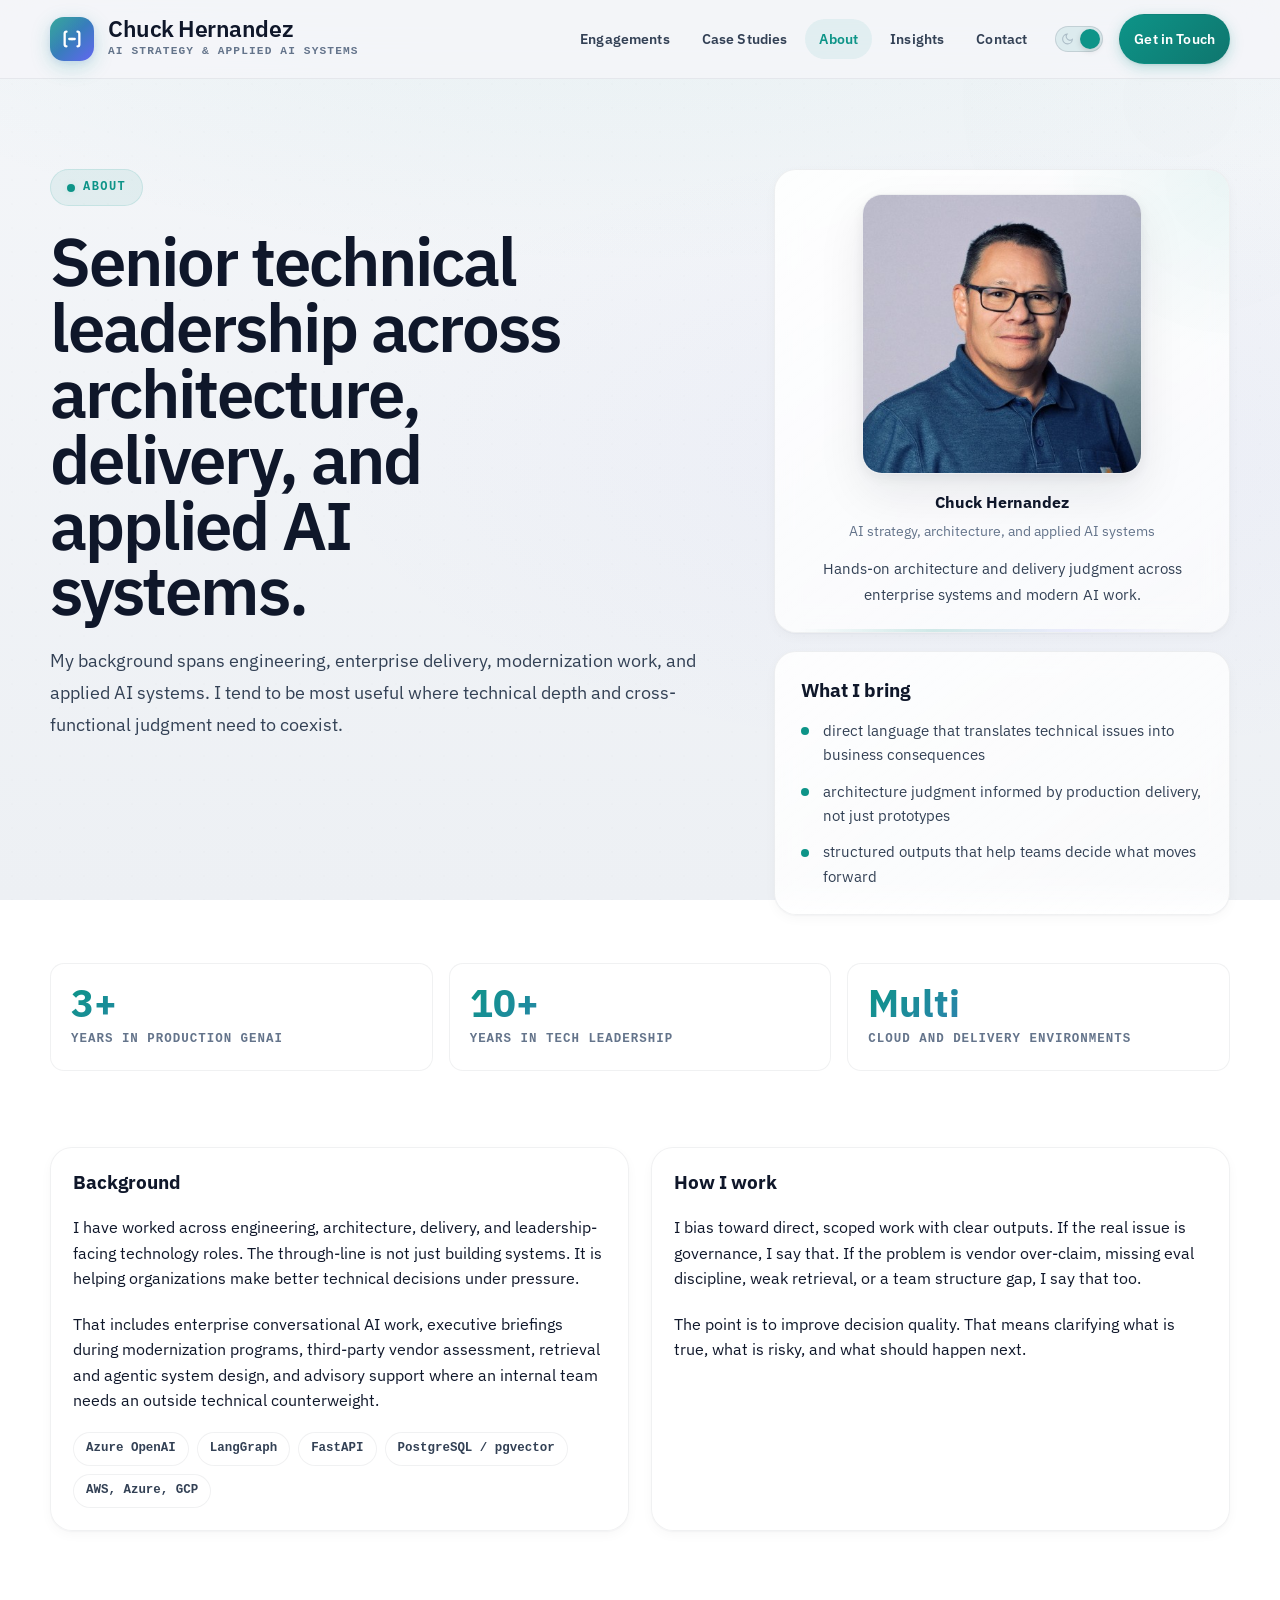
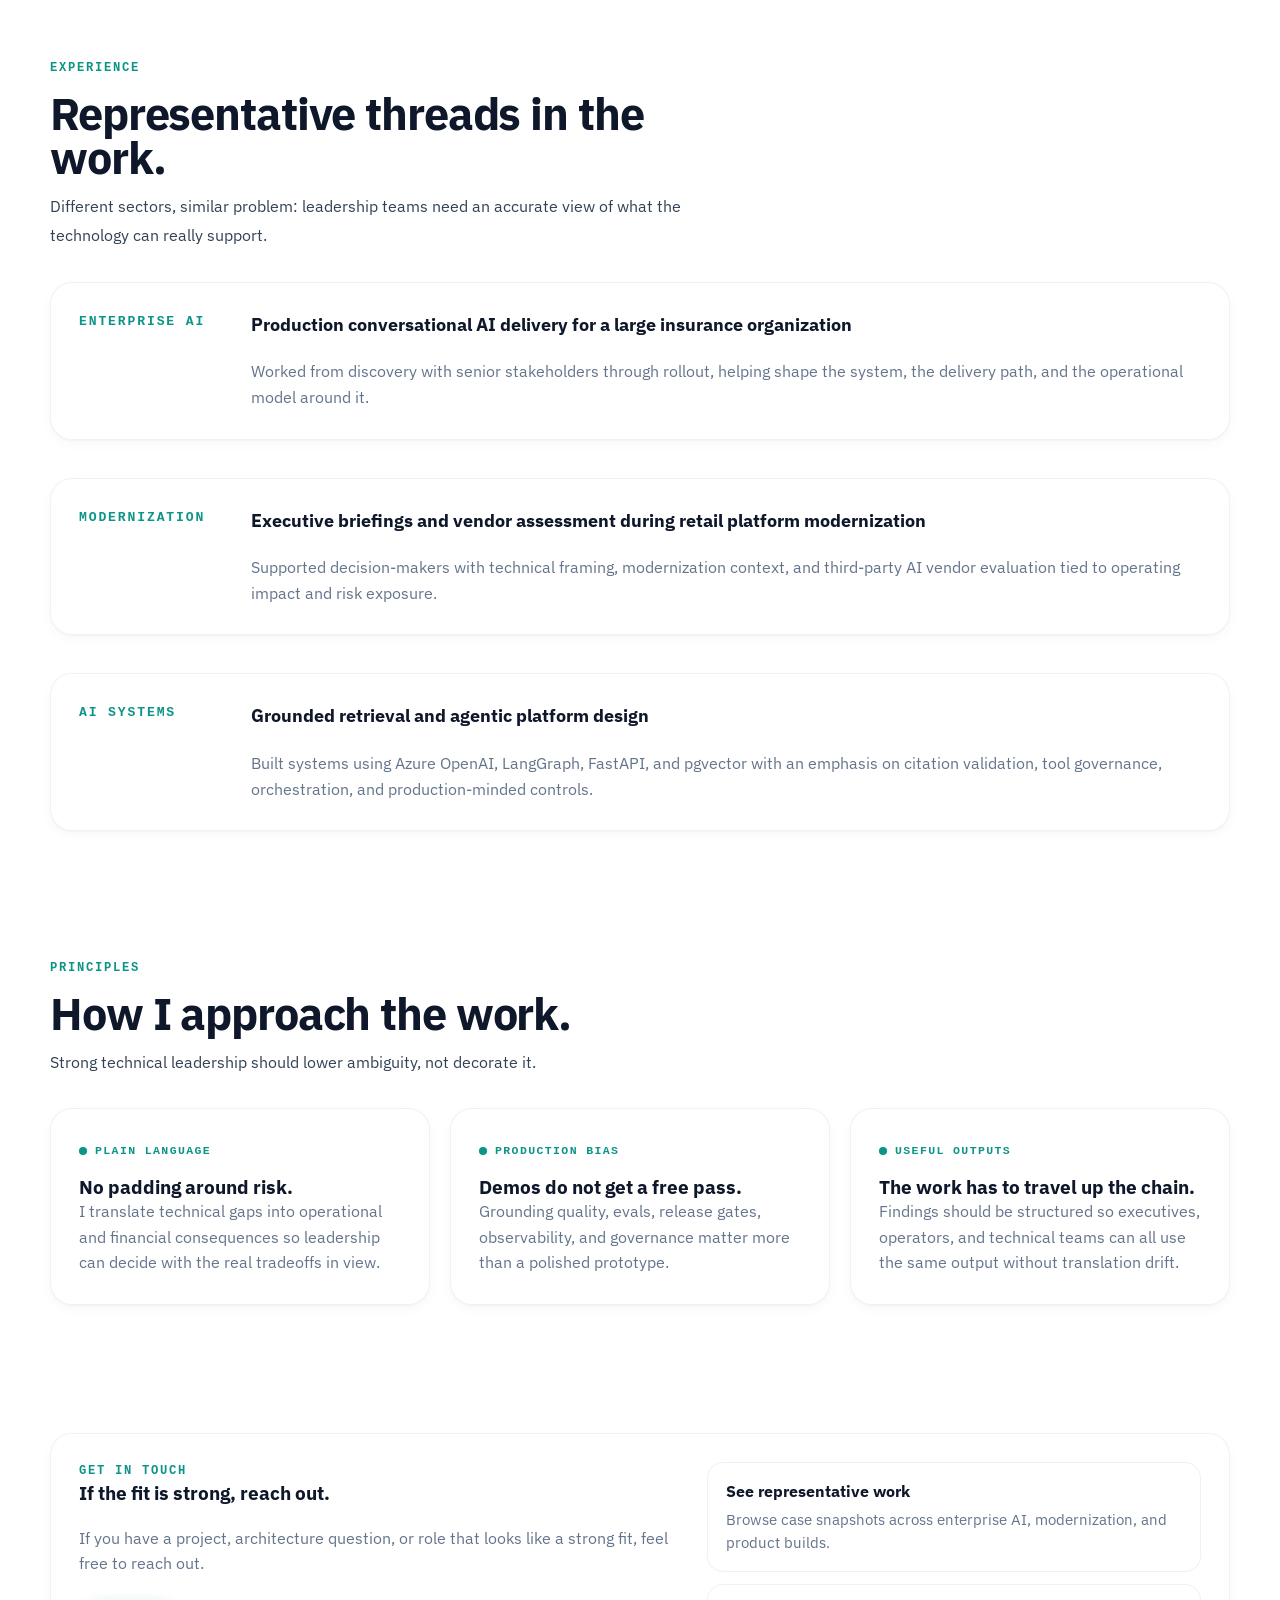
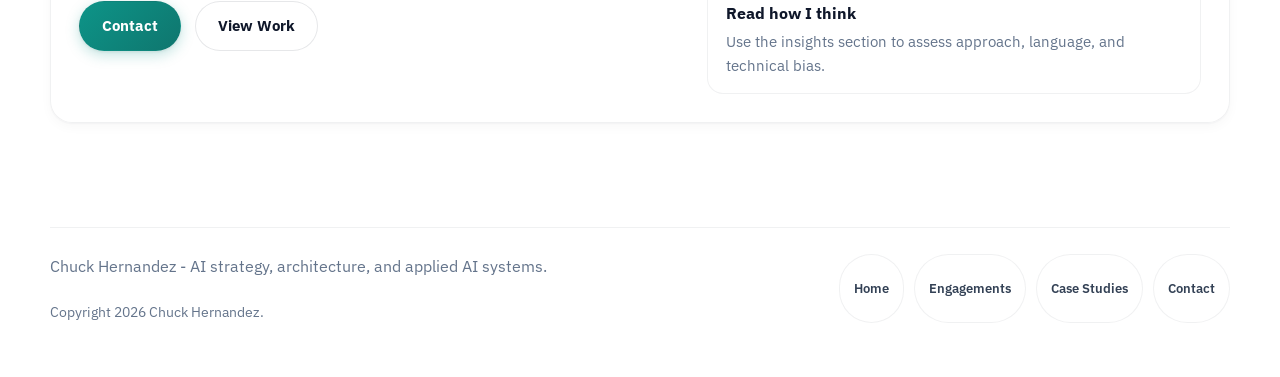
==== commit 2f085765: "Fix button color, redesign brand mark, enhance light mode polish - Fix primary button text color ove" ====
--- a/about.html
+++ b/about.html
@@ -8,7 +8,7 @@
   <meta name="description" content="Background, approach, and experience across AI architecture, production delivery, and applied systems work.">
   <meta name="author" content="Chuck Hernandez">
   <meta name="robots" content="index, follow">
-  <meta name="theme-color" content="#f8f9fb">
+  <meta name="theme-color" content="#f4f6f9">
   <link rel="canonical" href="https://chuckhernandez.com/about.html">
   <link rel="icon" href="img/favicon.svg" type="image/svg+xml">
   <link rel="manifest" href="site.webmanifest">
@@ -57,7 +57,7 @@
   <header class="site-header">
     <div class="container">
       <a class="brand" href="index.html" aria-label="Chuck Hernandez home">
-        <span class="brand-mark" aria-hidden="true">CH</span>
+        <span class="brand-mark" aria-hidden="true"><svg width="22" height="22" viewBox="0 0 24 24" fill="none"><path d="M6 4C6 4 4 4 4 6v12c0 2 2 2 2 2" stroke="currentColor" stroke-width="2.5" stroke-linecap="round"/><path d="M18 4c0 0 2 0 2 2v12c0 2-2 2-2 2" stroke="currentColor" stroke-width="2.5" stroke-linecap="round"/><path d="M9 12h6" stroke="currentColor" stroke-width="2.5" stroke-linecap="round"/><circle cx="12" cy="12" r="1.5" fill="currentColor" opacity="0.5"/></svg></span>
         <span class="brand-copy">
           <span class="brand-name">Chuck Hernandez</span>
           <span class="brand-tag">AI Strategy &amp; Applied AI Systems</span>
--- a/styles.css
+++ b/styles.css
@@ -6,62 +6,69 @@
 /* ----- THEME: LIGHT (default) ----- */
 [data-theme="light"],
 :root {
-  --bg-primary: #f8f9fb;
+  --bg-primary: #f4f6f9;
   --bg-secondary: #ffffff;
-  --bg-card: rgba(255, 255, 255, 0.72);
-  --bg-card-hover: rgba(255, 255, 255, 0.92);
-  --bg-header: rgba(248, 249, 251, 0.88);
+  --bg-card: rgba(255, 255, 255, 0.78);
+  --bg-card-hover: rgba(255, 255, 255, 0.95);
+  --bg-header: rgba(244, 246, 249, 0.90);
   --bg-code: rgba(15, 118, 110, 0.05);
 
-  --text-primary: #111827;
-  --text-secondary: #4b5563;
-  --text-muted: #9ca3af;
-
-  --accent: #0f766e;
-  --accent-hover: #0d5f58;
-  --accent-soft: rgba(15, 118, 110, 0.07);
-  --accent-glow: rgba(15, 118, 110, 0.10);
-
-  --secondary-accent: #64748b;
-
-  --border: rgba(0, 0, 0, 0.06);
-  --border-strong: rgba(0, 0, 0, 0.12);
-
-  --shadow-sm: 0 1px 3px rgba(0, 0, 0, 0.04), 0 4px 16px rgba(0, 0, 0, 0.03);
-  --shadow-lg: 0 4px 12px rgba(0, 0, 0, 0.05), 0 16px 48px rgba(0, 0, 0, 0.06);
-  --shadow-glow: 0 0 0 1px rgba(15, 118, 110, 0.08), 0 4px 20px rgba(15, 118, 110, 0.06);
-
-  --gradient-hero: radial-gradient(ellipse at 20% 0%, rgba(15, 118, 110, 0.04) 0%, transparent 50%),
-                    linear-gradient(180deg, #f8f9fb 0%, #f1f3f6 100%);
-  --grid-color: rgba(0, 0, 0, 0.03);
-  --grid-opacity: 0.3;
-  --blob-opacity: 0.03;
-
-  --toggle-bg: rgba(15, 118, 110, 0.10);
+  --text-primary: #0f172a;
+  --text-secondary: #334155;
+  --text-muted: #64748b;
+
+  --accent: #0d9488;
+  --accent-hover: #0f766e;
+  --accent-soft: rgba(13, 148, 136, 0.08);
+  --accent-glow: rgba(13, 148, 136, 0.12);
+  --accent-vivid: #14b8a6;
+
+  --secondary-accent: #6366f1;
+
+  --border: rgba(15, 23, 42, 0.06);
+  --border-strong: rgba(15, 23, 42, 0.12);
+
+  --shadow-sm: 0 1px 2px rgba(15, 23, 42, 0.04), 0 4px 12px rgba(15, 23, 42, 0.03);
+  --shadow-lg: 0 4px 12px rgba(15, 23, 42, 0.06), 0 20px 48px rgba(15, 23, 42, 0.08);
+  --shadow-glow: 0 0 0 1px rgba(13, 148, 136, 0.10), 0 4px 24px rgba(13, 148, 136, 0.08);
+  --shadow-card-hover: 0 8px 24px rgba(15, 23, 42, 0.08), 0 0 0 1px rgba(13, 148, 136, 0.06);
+
+  --gradient-hero:
+    radial-gradient(ellipse 80% 50% at 50% -20%, rgba(13, 148, 136, 0.08) 0%, transparent 100%),
+    radial-gradient(ellipse at 80% 50%, rgba(99, 102, 241, 0.04) 0%, transparent 50%),
+    linear-gradient(180deg, #f4f6f9 0%, #edf0f4 100%);
+  --grid-color: rgba(15, 23, 42, 0.025);
+  --grid-opacity: 0.4;
+  --blob-opacity: 0.06;
+
+  --toggle-bg: rgba(13, 148, 136, 0.10);
   --toggle-knob: var(--accent);
 
-  --pill-bg: rgba(255, 255, 255, 0.64);
-  --metric-bg: rgba(255, 255, 255, 0.64);
-
-  --card-gradient: linear-gradient(135deg, rgba(255, 255, 255, 0.80), rgba(255, 255, 255, 0.60));
-  --portrait-gradient: linear-gradient(135deg, rgba(15, 118, 110, 0.06), rgba(100, 116, 139, 0.04));
+  --pill-bg: rgba(255, 255, 255, 0.72);
+  --metric-bg: rgba(255, 255, 255, 0.72);
+
+  --card-gradient: linear-gradient(145deg, rgba(255, 255, 255, 0.88), rgba(255, 255, 255, 0.68));
+  --portrait-gradient: linear-gradient(145deg, rgba(13, 148, 136, 0.06), rgba(99, 102, 241, 0.04));
 
   --selection-bg: var(--accent);
   --selection-color: #ffffff;
 
-  --gradient-text-from: #0f766e;
-  --gradient-text-to: #155e75;
-  --gradient-bar: linear-gradient(90deg, rgba(15, 118, 110, 0.0), rgba(15, 118, 110, 0.15), rgba(15, 118, 110, 0.0));
+  --gradient-text-from: #0d9488;
+  --gradient-text-to: #6366f1;
+  --gradient-bar: linear-gradient(90deg, rgba(13, 148, 136, 0.0), rgba(13, 148, 136, 0.18), rgba(99, 102, 241, 0.10), rgba(13, 148, 136, 0.0));
   --list-bullet: var(--accent);
 
   --btn-primary-color: #ffffff;
-  --btn-primary-bg: var(--accent);
-  --btn-primary-shadow: 0 4px 16px rgba(15, 118, 110, 0.14);
-  --btn-primary-hover-bg: var(--accent-hover);
-  --btn-secondary-bg: rgba(255, 255, 255, 0.64);
-  --btn-secondary-border: rgba(0, 0, 0, 0.10);
-  --btn-secondary-hover-border: rgba(15, 118, 110, 0.18);
-  --btn-secondary-hover-bg: rgba(15, 118, 110, 0.04);
+  --btn-primary-bg: linear-gradient(135deg, #0d9488 0%, #0f766e 100%);
+  --btn-primary-shadow: 0 4px 14px rgba(13, 148, 136, 0.25), 0 1px 3px rgba(0,0,0,0.08);
+  --btn-primary-hover-bg: linear-gradient(135deg, #0f766e 0%, #115e59 100%);
+  --btn-secondary-bg: rgba(255, 255, 255, 0.72);
+  --btn-secondary-border: rgba(15, 23, 42, 0.10);
+  --btn-secondary-hover-border: rgba(13, 148, 136, 0.25);
+  --btn-secondary-hover-bg: rgba(13, 148, 136, 0.05);
+
+  --brand-bg: linear-gradient(135deg, #0d9488 0%, #6366f1 100%);
+  --brand-shadow: 0 6px 20px rgba(13, 148, 136, 0.22), 0 2px 6px rgba(99, 102, 241, 0.12);
 
   --radius-sm: 14px;
   --radius-md: 22px;
@@ -87,8 +94,9 @@
   --accent-hover: #2bc4a0;
   --accent-soft: rgba(56, 220, 180, 0.08);
   --accent-glow: rgba(56, 220, 180, 0.15);
-
-  --secondary-accent: #d4956b;
+  --accent-vivid: #5eead4;
+
+  --secondary-accent: #a78bfa;
 
   --border: rgba(255, 255, 255, 0.06);
   --border-strong: rgba(255, 255, 255, 0.12);
@@ -96,6 +104,7 @@
   --shadow-sm: 0 10px 30px rgba(0, 0, 0, 0.25);
   --shadow-lg: 0 24px 70px rgba(0, 0, 0, 0.4);
   --shadow-glow: 0 0 40px rgba(56, 220, 180, 0.08), 0 4px 20px rgba(56, 220, 180, 0.06);
+  --shadow-card-hover: 0 0 40px rgba(56, 220, 180, 0.08), 0 4px 20px rgba(56, 220, 180, 0.06);
 
   --gradient-hero: radial-gradient(ellipse at 20% 0%, rgba(56, 220, 180, 0.08) 0%, transparent 50%),
                     radial-gradient(ellipse at 80% 0%, rgba(212, 149, 107, 0.06) 0%, transparent 40%),
@@ -122,13 +131,18 @@
   --list-bullet: var(--accent);
 
   --btn-primary-color: #0c0f14;
-  --btn-primary-bg: var(--accent);
-  --btn-primary-shadow: 0 8px 24px rgba(56, 220, 180, 0.18);
-  --btn-primary-hover-bg: var(--accent-hover);
+  --btn-primary-bg: linear-gradient(135deg, #38dcb4 0%, #2bc4a0 100%);
+  --btn-primary-shadow: 0 8px 24px rgba(56, 220, 180, 0.22);
+  --btn-primary-hover-bg: linear-gradient(135deg, #2bc4a0 0%, #22a88a 100%);
   --btn-secondary-bg: rgba(255, 255, 255, 0.04);
   --btn-secondary-border: rgba(255, 255, 255, 0.10);
   --btn-secondary-hover-border: rgba(56, 220, 180, 0.20);
   --btn-secondary-hover-bg: rgba(56, 220, 180, 0.06);
+
+  --brand-bg: linear-gradient(135deg, #38dcb4 0%, #a78bfa 100%);
+  --brand-shadow: 0 6px 20px rgba(56, 220, 180, 0.25), 0 2px 6px rgba(167, 139, 250, 0.15);
+
+  --gradient-text-to: #a78bfa;
 }
 
 /* ===== BASE RESET ===== */
@@ -279,18 +293,34 @@
 }
 
 .brand-mark {
+  position: relative;
   display: grid;
   place-items: center;
-  width: 42px;
-  height: 42px;
-  border-radius: 12px;
-  color: var(--btn-primary-color);
-  background: linear-gradient(135deg, var(--accent) 0%, var(--accent-hover) 100%);
-  box-shadow: 0 8px 24px var(--accent-glow);
-  font-size: 0.9rem;
+  width: 44px;
+  height: 44px;
+  border-radius: 14px;
+  color: #ffffff;
+  background: var(--brand-bg);
+  box-shadow: var(--brand-shadow);
+  font-family: "IBM Plex Mono", monospace;
+  font-size: 0.82rem;
   font-weight: 700;
-  letter-spacing: 0.1em;
-  transition: box-shadow var(--transition-speed) ease, background var(--transition-speed) ease;
+  letter-spacing: 0.08em;
+  overflow: hidden;
+  transition: box-shadow var(--transition-speed) ease, background var(--transition-speed) ease, transform 0.2s ease;
+}
+
+.brand-mark::before {
+  content: "";
+  position: absolute;
+  inset: 0;
+  background: linear-gradient(135deg, rgba(255,255,255,0.18) 0%, transparent 50%);
+  pointer-events: none;
+}
+
+.brand:hover .brand-mark {
+  transform: scale(1.05);
+  box-shadow: var(--brand-shadow), 0 0 24px var(--accent-glow);
 }
 
 .brand-copy {
@@ -468,13 +498,14 @@
 }
 
 .button-primary {
-  color: var(--btn-primary-color);
+  color: var(--btn-primary-color) !important;
   background: var(--btn-primary-bg);
   box-shadow: var(--btn-primary-shadow);
 }
 
 .button-primary:hover {
   background: var(--btn-primary-hover-bg);
+  box-shadow: var(--btn-primary-shadow), 0 0 32px var(--accent-glow);
 }
 
 .button-secondary {
@@ -639,6 +670,18 @@
   transition: background var(--transition-speed) ease, border-color var(--transition-speed) ease, box-shadow var(--transition-speed) ease;
 }
 
+.portrait-card::before {
+  content: "";
+  position: absolute;
+  top: -40%;
+  right: -40%;
+  width: 80%;
+  height: 80%;
+  border-radius: 50%;
+  background: radial-gradient(circle, var(--accent-soft) 0%, transparent 70%);
+  pointer-events: none;
+}
+
 .portrait-card::after {
   content: "";
   position: absolute;
@@ -922,13 +965,9 @@
 }
 
 .card:hover {
-  transform: translateY(-2px);
+  transform: translateY(-3px);
   border-color: var(--accent-glow);
-  box-shadow: var(--shadow-lg);
-}
-
-[data-theme="dark"] .card:hover {
-  box-shadow: var(--shadow-lg), var(--shadow-glow);
+  box-shadow: var(--shadow-card-hover);
 }
 
 .card-tag,
@@ -1280,6 +1319,13 @@
 
 .contact-link:hover {
   border-color: var(--accent-glow);
+  background: var(--accent-soft);
+  transform: translateY(-1px);
+  box-shadow: var(--shadow-sm);
+}
+
+.contact-link {
+  transition: background 0.2s ease, border-color 0.2s ease, transform 0.2s ease, box-shadow 0.2s ease;
 }
 
 .contact-link strong {
